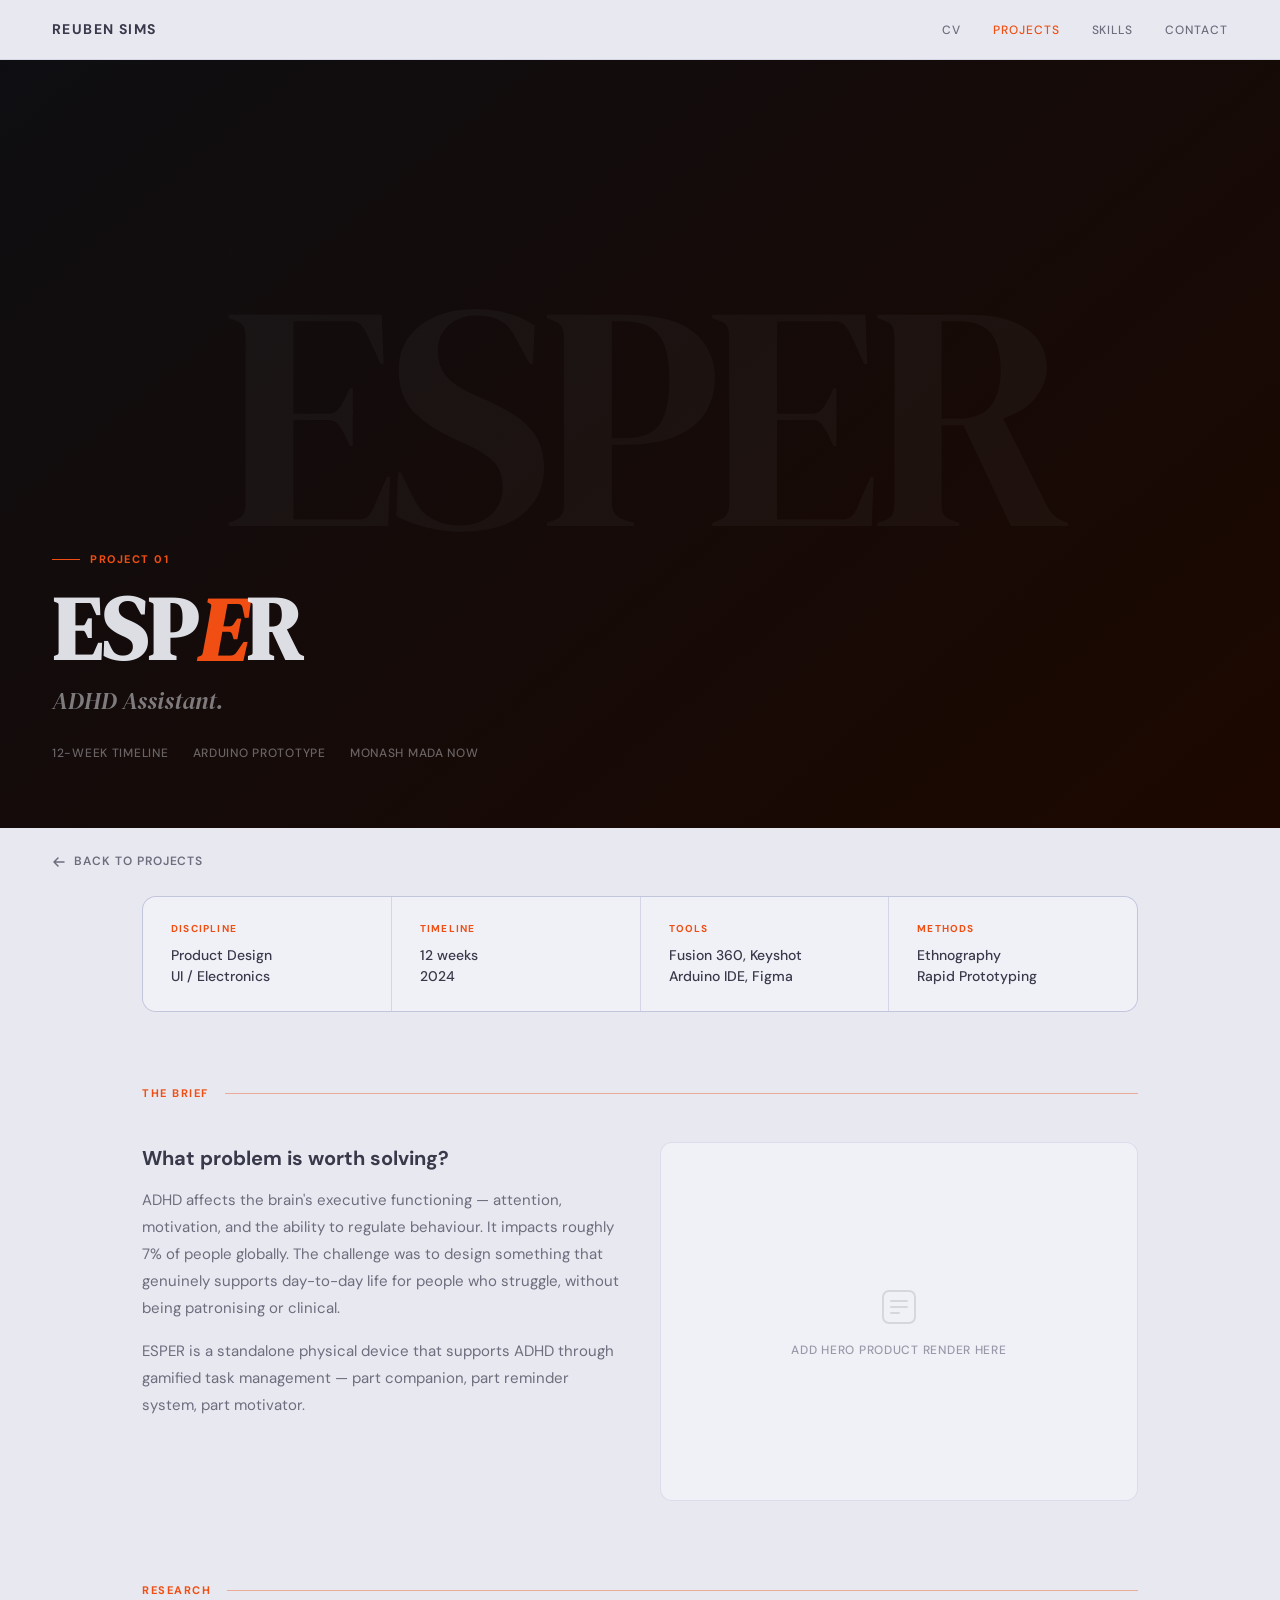
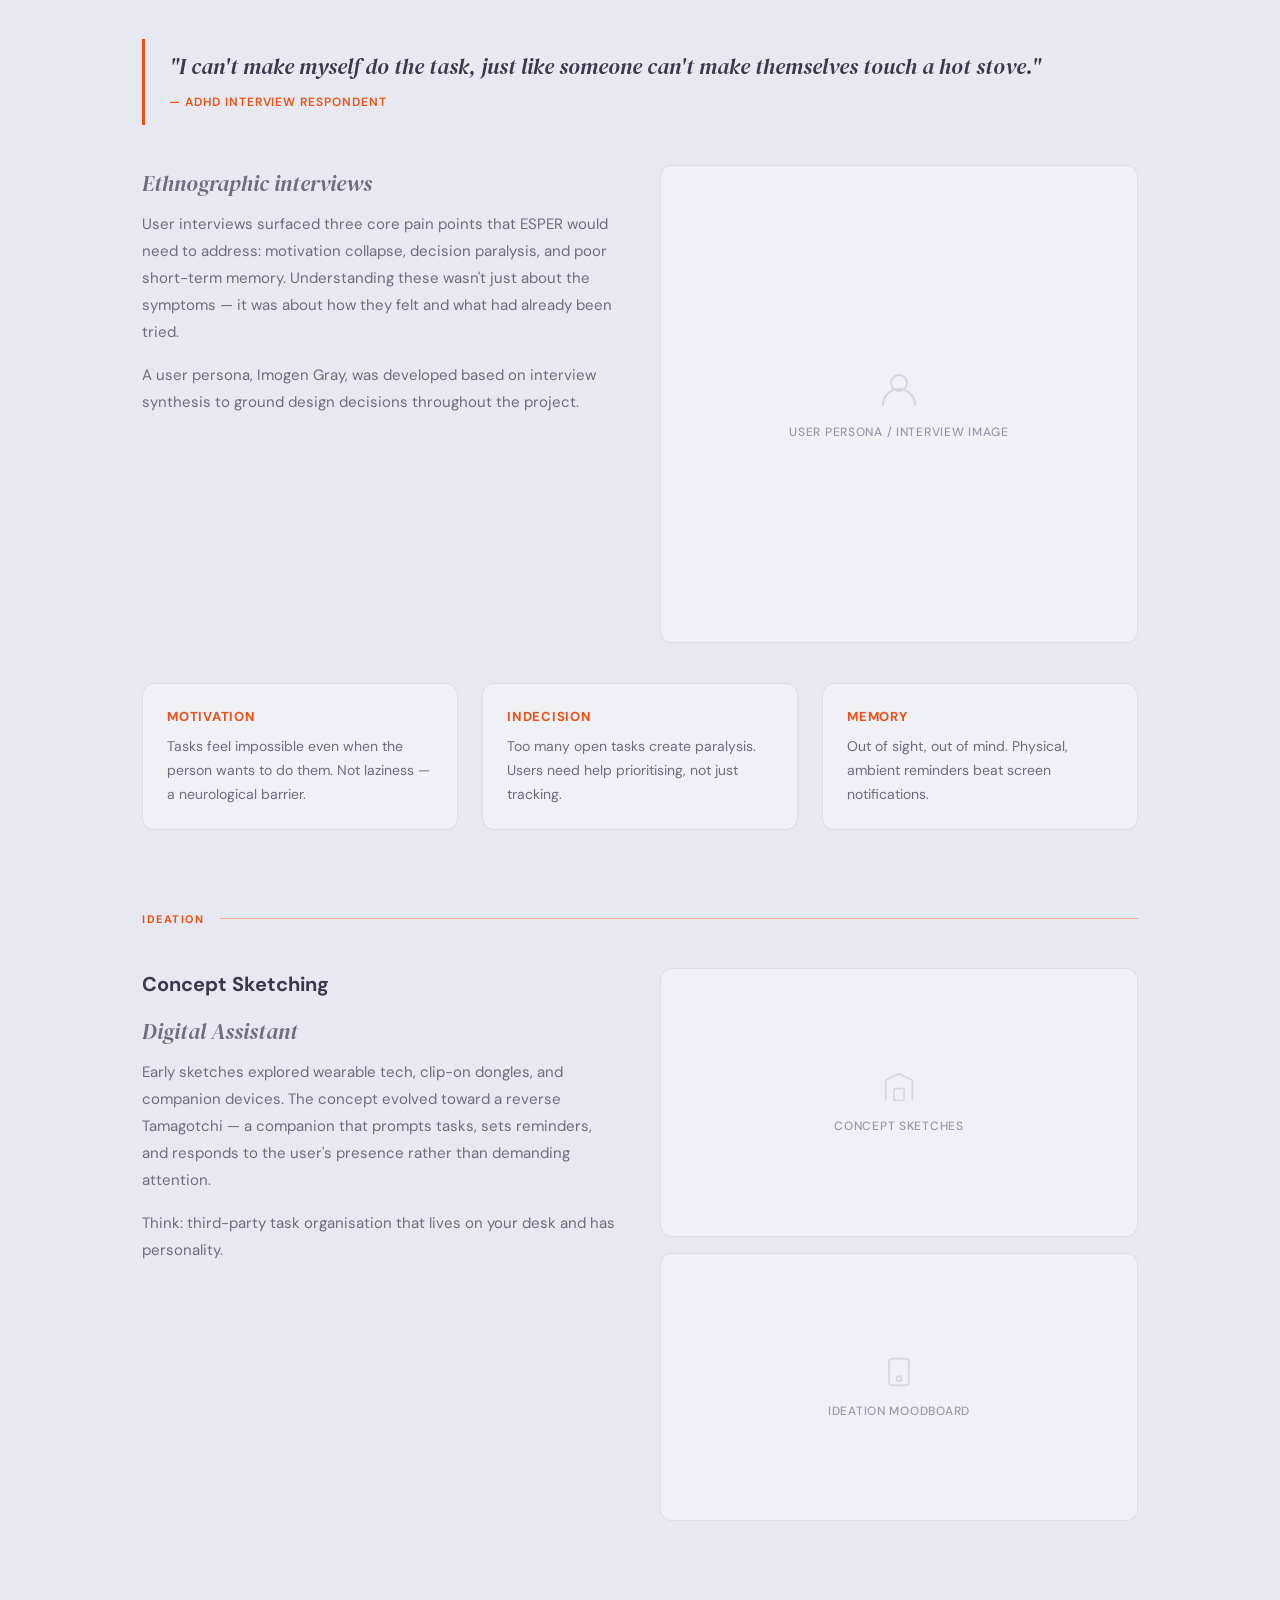
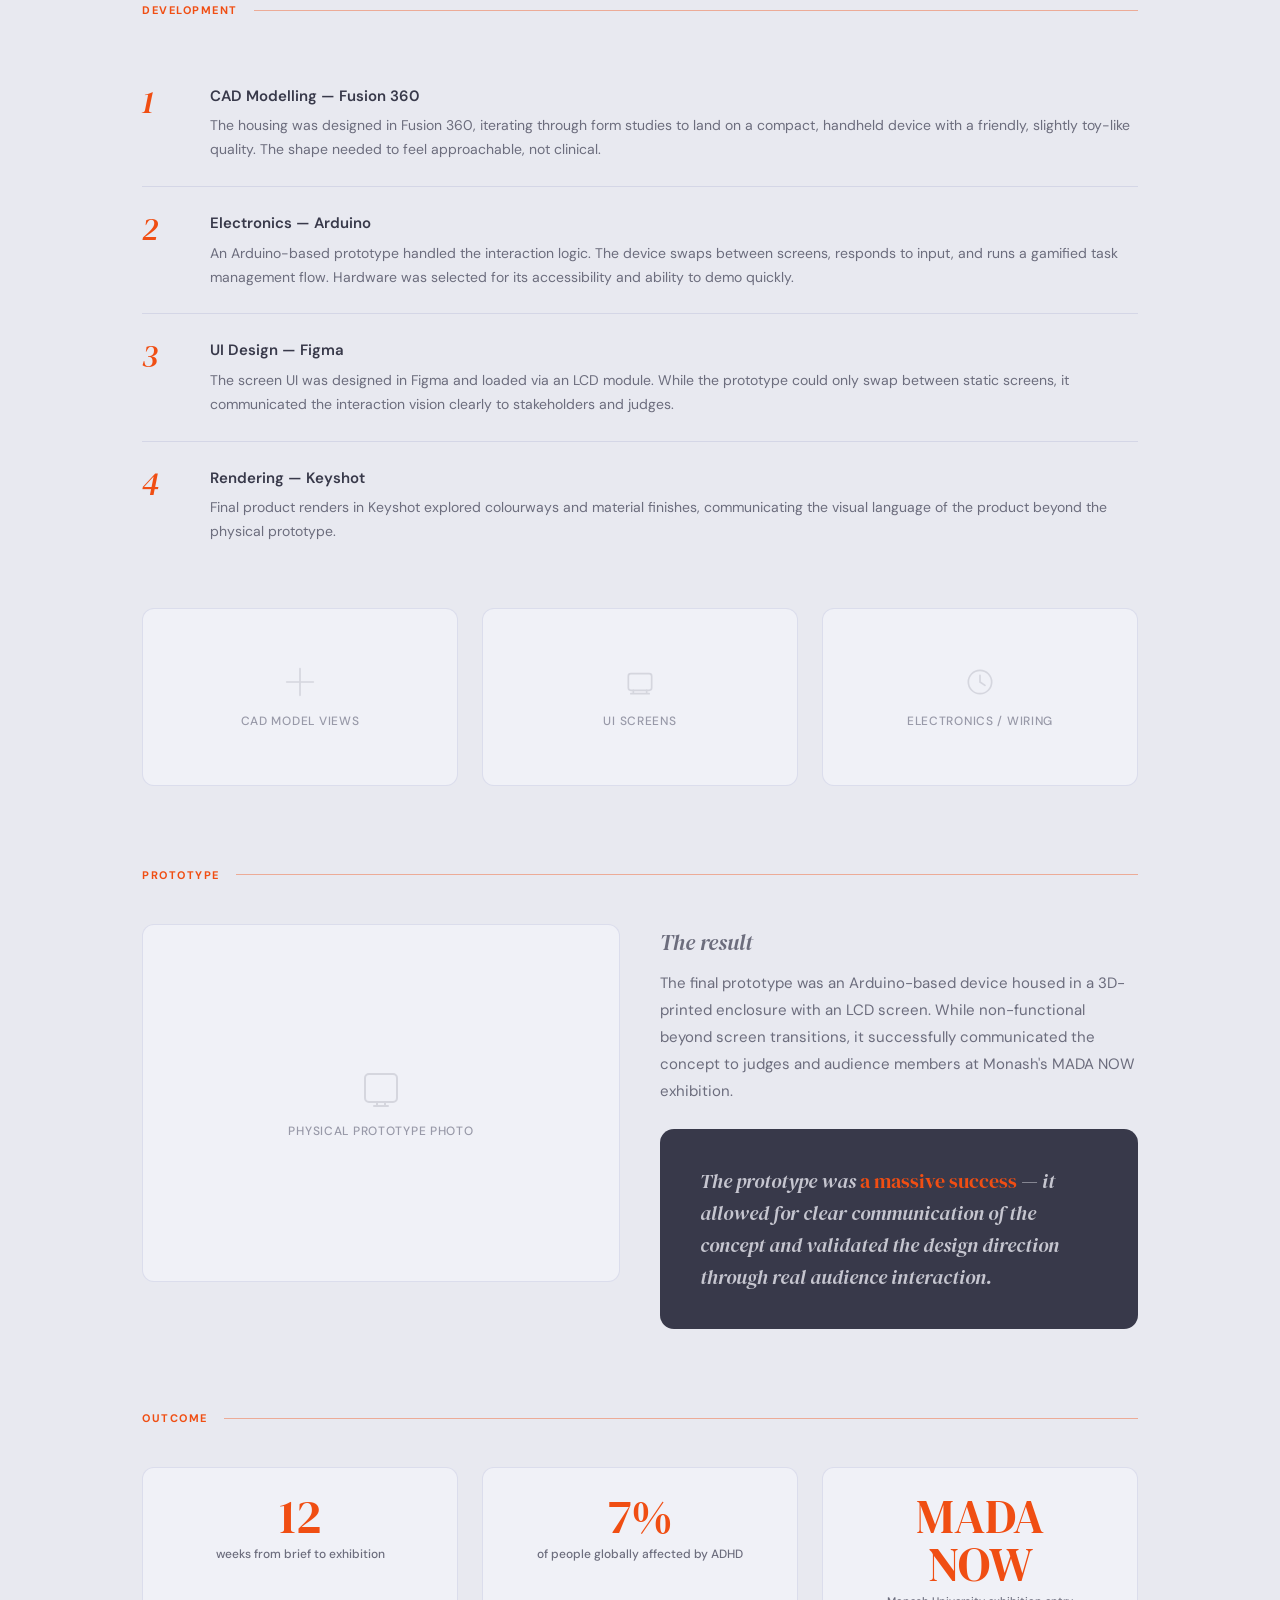
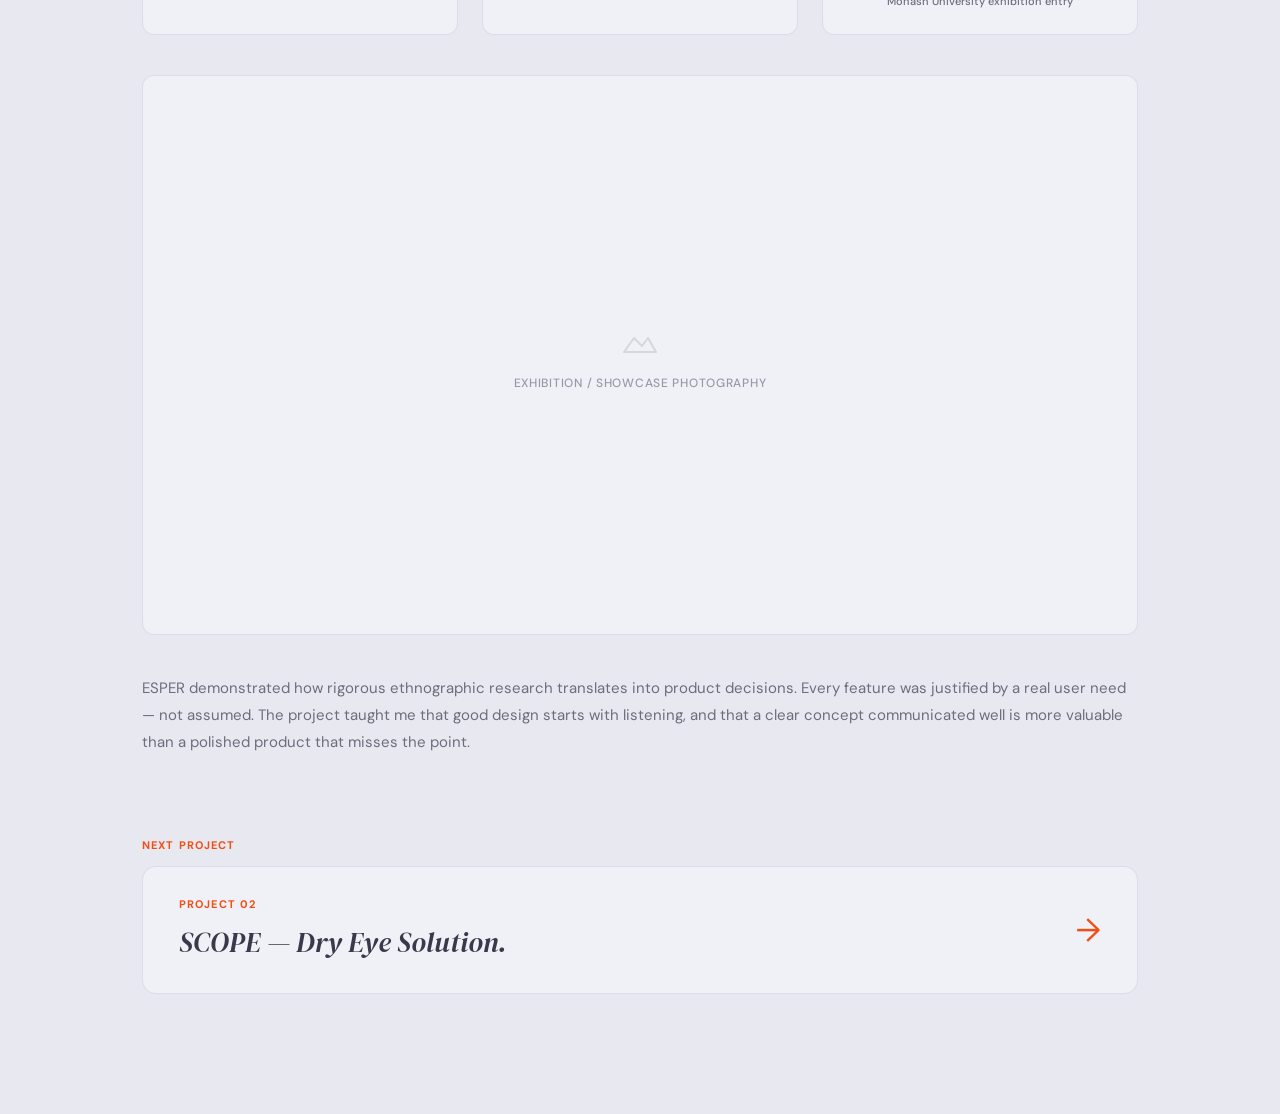
==== esper.html @ 1a4969a9 "Add files via upload" ====
<!DOCTYPE html>
<html lang="en">
<head>
<meta charset="UTF-8">
<meta name="viewport" content="width=device-width, initial-scale=1.0">
<title>ESPER — Reuben Sims</title>
<link rel="stylesheet" href="style.css">
<style>
/* ── CASE STUDY SHARED ─────────────────── */
.cs-wrap { max-width: 1100px; margin: 0 auto; padding: 0 52px 120px; }

.cs-hero {
  min-height: 92vh; display: flex; align-items: flex-end;
  padding: 0 52px 64px;
  position: relative; overflow: hidden;
  background: linear-gradient(140deg, #0e0e12 0%, #1c0800 100%);
}
.cs-hero-bg-text {
  position: absolute; top: 50%; left: 50%;
  transform: translate(-50%,-50%);
  font-family: 'DM Serif Display', serif;
  font-size: clamp(180px, 25vw, 340px);
  font-weight: 400; color: rgba(255,255,255,0.03);
  white-space: nowrap; pointer-events: none; user-select: none;
  letter-spacing: -0.04em;
}
.cs-hero-content { position: relative; max-width: 640px; }
.cs-proj-label {
  font-size: 11px; font-weight: 700; letter-spacing: 0.14em;
  text-transform: uppercase; color: var(--orange); margin-bottom: 16px;
  display: flex; align-items: center; gap: 10px;
}
.cs-proj-label::before {
  content: ''; width: 28px; height: 1.5px; background: var(--orange);
}
.cs-hero h1 {
  font-family: 'DM Serif Display', serif;
  font-size: clamp(52px, 7vw, 88px); line-height: 1;
  color: rgba(232,233,240,0.95); margin-bottom: 8px;
}
.cs-hero h1 em { font-style: italic; color: var(--orange); }
.cs-hero-tagline {
  font-family: 'DM Serif Display', serif; font-style: italic;
  font-size: 24px; color: rgba(232,233,240,0.5);
  margin-bottom: 24px;
}
.cs-hero-meta {
  display: flex; gap: 24px; flex-wrap: wrap;
  font-size: 12px; font-weight: 500; letter-spacing: 0.06em;
  text-transform: uppercase; color: rgba(232,233,240,0.4);
}

/* BACK LINK */
.back-link {
  display: inline-flex; align-items: center; gap: 8px;
  font-size: 12px; font-weight: 600; letter-spacing: 0.08em;
  text-transform: uppercase; color: var(--mid);
  text-decoration: none; padding: 24px 52px;
  transition: color 0.2s;
}
.back-link:hover { color: var(--orange); }

/* OVERVIEW STRIP */
.cs-overview {
  display: grid; grid-template-columns: repeat(4,1fr);
  gap: 1px; background: var(--border);
  border: 1px solid var(--border); border-radius: 14px;
  overflow: hidden; margin-bottom: 72px;
}
.cs-overview-cell {
  background: var(--card); padding: 24px 28px;
}
.cs-overview-cell-label {
  font-size: 10px; font-weight: 700; letter-spacing: 0.12em;
  text-transform: uppercase; color: var(--orange); margin-bottom: 8px;
}
.cs-overview-cell-val { font-size: 14px; color: var(--dark); font-weight: 500; line-height: 1.5; }

/* SECTION BLOCKS */
.cs-section { margin-bottom: 80px; }
.cs-section-rule {
  display: flex; align-items: center; gap: 16px; margin-bottom: 40px;
}
.cs-section-rule span {
  font-size: 11px; font-weight: 700; letter-spacing: 0.14em;
  text-transform: uppercase; color: var(--orange); white-space: nowrap;
}
.cs-section-rule hr { flex: 1; border: none; border-top: 1.5px solid rgba(240,78,19,0.4); }

/* TWO-COL */
.two-col { display: grid; grid-template-columns: 1fr 1fr; gap: 40px; align-items: start; }
.three-col { display: grid; grid-template-columns: 1fr 1fr 1fr; gap: 24px; }

/* IMAGE PLACEHOLDER */
.img-ph {
  border-radius: 12px; overflow: hidden;
  background: var(--card); border: 1px solid var(--border);
  display: flex; flex-direction: column;
  align-items: center; justify-content: center;
  gap: 10px; color: var(--muted);
  font-size: 12px; font-weight: 500; letter-spacing: 0.06em;
  text-transform: uppercase; text-align: center; padding: 20px;
}
.img-ph svg { opacity: 0.3; }
/* usage: add class + style="aspect-ratio:16/9" etc */
.img-ph.wide { aspect-ratio: 16/9; }
.img-ph.sq   { aspect-ratio: 1; }
.img-ph.tall { aspect-ratio: 3/4; }

/* QUOTE */
.cs-quote {
  border-left: 3px solid var(--orange);
  padding: 12px 24px;
  margin: 8px 0;
}
.cs-quote p {
  font-family: 'DM Serif Display', serif; font-style: italic;
  font-size: 22px; color: var(--dark); line-height: 1.45;
}
.cs-quote cite {
  font-size: 12px; font-weight: 600; letter-spacing: 0.08em;
  text-transform: uppercase; color: var(--orange);
  font-style: normal; margin-top: 10px; display: block;
}

/* STAT BOXES */
.stat-box {
  background: var(--card); border: 1px solid var(--border);
  border-radius: 12px; padding: 24px 28px; text-align: center;
}
.stat-box-num {
  font-family: 'DM Serif Display', serif; font-size: 48px;
  color: var(--orange); line-height: 1;
}
.stat-box-label {
  font-size: 12px; font-weight: 500; color: var(--mid);
  margin-top: 6px; line-height: 1.4;
}

/* PROCESS STEPS */
.process-steps { display: flex; flex-direction: column; gap: 0; }
.process-step {
  display: flex; gap: 28px; padding: 24px 0;
  border-bottom: 1px solid var(--border);
}
.process-step:last-child { border-bottom: none; }
.process-step-num {
  font-family: 'DM Serif Display', serif; font-style: italic;
  font-size: 32px; color: var(--orange); line-height: 1;
  min-width: 40px; margin-top: 2px;
}
.process-step-body h4 { font-size: 15px; font-weight: 600; color: var(--dark); margin-bottom: 6px; }
.process-step-body p { font-size: 14px; color: var(--mid); line-height: 1.7; }

/* INSIGHT CARDS */
.insight-card {
  background: var(--card); border: 1px solid var(--border);
  border-radius: 12px; padding: 22px 24px;
}
.insight-card h4 {
  font-size: 13px; font-weight: 700; letter-spacing: 0.06em;
  text-transform: uppercase; color: var(--orange); margin-bottom: 8px;
}
.insight-card p { font-size: 14px; color: var(--mid); line-height: 1.7; }

/* BODY TEXT */
.cs-p { font-size: 15px; color: var(--mid); line-height: 1.8; margin-bottom: 16px; }
.cs-h3 { font-size: 20px; font-weight: 700; color: var(--dark); margin-bottom: 12px; }
.cs-h3-italic {
  font-family: 'DM Serif Display', serif; font-style: italic;
  font-size: 22px; color: var(--mid); margin-bottom: 10px;
}

/* DARK CALLOUT */
.dark-callout {
  background: var(--dark); border-radius: 14px;
  padding: 36px 40px;
}
.dark-callout p {
  font-family: 'DM Serif Display', serif; font-style: italic;
  font-size: 20px; color: rgba(232,233,240,0.8); line-height: 1.6;
}
.dark-callout p em { color: var(--orange); font-style: normal; }

/* TEAM GRID */
.team-grid { display: flex; flex-wrap: wrap; gap: 12px; }
.team-chip {
  background: var(--card); border: 1px solid var(--border);
  border-radius: 8px; padding: 10px 16px;
  font-size: 13px; font-weight: 500; color: var(--dark);
}
.team-chip span { font-size: 11px; color: var(--mid); display: block; font-weight: 400; }

/* NEXT PROJECT */
.next-proj {
  display: flex; align-items: center; justify-content: space-between;
  background: var(--card); border: 1px solid var(--border);
  border-radius: 14px; padding: 28px 36px;
  text-decoration: none; color: inherit;
  transition: transform 0.25s, box-shadow 0.25s;
}
.next-proj:hover { transform: translateY(-4px); box-shadow: 0 14px 40px rgba(40,40,80,0.1); }
.next-proj-label {
  font-size: 11px; font-weight: 700; letter-spacing: 0.1em;
  text-transform: uppercase; color: var(--orange); margin-bottom: 6px;
}
.next-proj-name { font-family: 'DM Serif Display', serif; font-style: italic; font-size: 28px; color: var(--dark); }
.next-proj-arrow {
  font-size: 32px; color: var(--orange); line-height: 1;
}

@media (max-width: 860px) {
  .cs-wrap { padding: 0 24px 80px; }
  .cs-hero { padding: 0 24px 48px; }
  .back-link { padding: 20px 24px; }
  .cs-overview { grid-template-columns: 1fr 1fr; }
  .two-col { grid-template-columns: 1fr; }
  .three-col { grid-template-columns: 1fr; }
}
</style>
</head>
<body>

<nav>
  <a class="nav-logo" href="index.html">Reuben Sims</a>
  <ul class="nav-links">
    <li><a href="index.html#cv">CV</a></li>
    <li><a href="index.html#projects" class="active">Projects</a></li>
    <li><a href="index.html#skills">Skills</a></li>
    <li><a href="index.html#contact">Contact</a></li>
  </ul>
</nav>

<!-- HERO -->
<div class="cs-hero">
  <div class="cs-hero-bg-text">ESPER</div>
  <div class="cs-hero-content" style="animation: fadeUp 0.7s ease 0.1s both;">
    <div class="cs-proj-label">Project 01</div>
    <h1>ESP<em>E</em>R</h1>
    <p class="cs-hero-tagline">ADHD Assistant.</p>
    <div class="cs-hero-meta">
      <span>12-week timeline</span>
      <span>Arduino prototype</span>
      <span>Monash MADA NOW</span>
    </div>
  </div>
</div>

<a class="back-link" href="index.html">
  <svg width="14" height="14" viewBox="0 0 14 14" fill="none"><path d="M12 7H2M6 3L2 7l4 4" stroke="currentColor" stroke-width="1.5" stroke-linecap="round" stroke-linejoin="round"/></svg>
  Back to projects
</a>

<div class="cs-wrap">

  <!-- OVERVIEW -->
  <div class="cs-overview reveal">
    <div class="cs-overview-cell"><div class="cs-overview-cell-label">Discipline</div><div class="cs-overview-cell-val">Product Design<br>UI / Electronics</div></div>
    <div class="cs-overview-cell"><div class="cs-overview-cell-label">Timeline</div><div class="cs-overview-cell-val">12 weeks<br>2024</div></div>
    <div class="cs-overview-cell"><div class="cs-overview-cell-label">Tools</div><div class="cs-overview-cell-val">Fusion 360, Keyshot<br>Arduino IDE, Figma</div></div>
    <div class="cs-overview-cell"><div class="cs-overview-cell-label">Methods</div><div class="cs-overview-cell-val">Ethnography<br>Rapid Prototyping</div></div>
  </div>

  <!-- BRIEF -->
  <div class="cs-section reveal">
    <div class="cs-section-rule"><span>The Brief</span><hr></div>
    <div class="two-col">
      <div>
        <p class="cs-h3">What problem is worth solving?</p>
        <p class="cs-p">ADHD affects the brain's executive functioning — attention, motivation, and the ability to regulate behaviour. It impacts roughly 7% of people globally. The challenge was to design something that genuinely supports day-to-day life for people who struggle, without being patronising or clinical.</p>
        <p class="cs-p">ESPER is a standalone physical device that supports ADHD through gamified task management — part companion, part reminder system, part motivator.</p>
      </div>
      <div class="img-ph wide" style="aspect-ratio:4/3;">
        <svg width="48" height="48" viewBox="0 0 48 48" fill="none"><rect x="8" y="8" width="32" height="32" rx="6" stroke="currentColor" stroke-width="2"/><path d="M16 24h16M16 18h16M16 30h8" stroke="currentColor" stroke-width="2" stroke-linecap="round"/></svg>
        Add hero product render here
      </div>
    </div>
  </div>

  <!-- RESEARCH -->
  <div class="cs-section reveal">
    <div class="cs-section-rule"><span>Research</span><hr></div>

    <div class="cs-quote" style="margin-bottom:40px;">
      <p>"I can't make myself do the task, just like someone can't make themselves touch a hot stove."</p>
      <cite>— ADHD interview respondent</cite>
    </div>

    <div class="two-col" style="margin-bottom:40px;">
      <div>
        <p class="cs-h3-italic">Ethnographic interviews</p>
        <p class="cs-p">User interviews surfaced three core pain points that ESPER would need to address: motivation collapse, decision paralysis, and poor short-term memory. Understanding these wasn't just about the symptoms — it was about how they felt and what had already been tried.</p>
        <p class="cs-p">A user persona, Imogen Gray, was developed based on interview synthesis to ground design decisions throughout the project.</p>
      </div>
      <div class="img-ph sq">
        <svg width="48" height="48" viewBox="0 0 48 48" fill="none"><circle cx="24" cy="18" r="8" stroke="currentColor" stroke-width="2"/><path d="M8 40c0-8.837 7.163-16 16-16s16 7.163 16 16" stroke="currentColor" stroke-width="2" stroke-linecap="round"/></svg>
        User persona / interview image
      </div>
    </div>

    <div class="three-col">
      <div class="insight-card"><h4>Motivation</h4><p>Tasks feel impossible even when the person wants to do them. Not laziness — a neurological barrier.</p></div>
      <div class="insight-card"><h4>Indecision</h4><p>Too many open tasks create paralysis. Users need help prioritising, not just tracking.</p></div>
      <div class="insight-card"><h4>Memory</h4><p>Out of sight, out of mind. Physical, ambient reminders beat screen notifications.</p></div>
    </div>
  </div>

  <!-- IDEATION -->
  <div class="cs-section reveal">
    <div class="cs-section-rule"><span>Ideation</span><hr></div>
    <div class="two-col">
      <div>
        <p class="cs-h3">Concept Sketching</p>
        <p class="cs-h3-italic">Digital Assistant</p>
        <p class="cs-p">Early sketches explored wearable tech, clip-on dongles, and companion devices. The concept evolved toward a reverse Tamagotchi — a companion that prompts tasks, sets reminders, and responds to the user's presence rather than demanding attention.</p>
        <p class="cs-p">Think: third-party task organisation that lives on your desk and has personality.</p>
      </div>
      <div style="display:flex; flex-direction:column; gap:16px;">
        <div class="img-ph wide">
          <svg width="40" height="40" viewBox="0 0 48 48" fill="none"><path d="M8 40V16l16-8 16 8v24" stroke="currentColor" stroke-width="2" stroke-linejoin="round"/><rect x="18" y="26" width="12" height="14" rx="1" stroke="currentColor" stroke-width="2"/></svg>
          Concept sketches
        </div>
        <div class="img-ph wide">
          <svg width="40" height="40" viewBox="0 0 48 48" fill="none"><rect x="12" y="8" width="24" height="32" rx="4" stroke="currentColor" stroke-width="2"/><circle cx="24" cy="32" r="3" stroke="currentColor" stroke-width="2"/></svg>
          Ideation moodboard
        </div>
      </div>
    </div>
  </div>

  <!-- DEVELOPMENT -->
  <div class="cs-section reveal">
    <div class="cs-section-rule"><span>Development</span><hr></div>

    <div class="process-steps" style="margin-bottom:40px;">
      <div class="process-step">
        <div class="process-step-num">1</div>
        <div class="process-step-body">
          <h4>CAD Modelling — Fusion 360</h4>
          <p>The housing was designed in Fusion 360, iterating through form studies to land on a compact, handheld device with a friendly, slightly toy-like quality. The shape needed to feel approachable, not clinical.</p>
        </div>
      </div>
      <div class="process-step">
        <div class="process-step-num">2</div>
        <div class="process-step-body">
          <h4>Electronics — Arduino</h4>
          <p>An Arduino-based prototype handled the interaction logic. The device swaps between screens, responds to input, and runs a gamified task management flow. Hardware was selected for its accessibility and ability to demo quickly.</p>
        </div>
      </div>
      <div class="process-step">
        <div class="process-step-num">3</div>
        <div class="process-step-body">
          <h4>UI Design — Figma</h4>
          <p>The screen UI was designed in Figma and loaded via an LCD module. While the prototype could only swap between static screens, it communicated the interaction vision clearly to stakeholders and judges.</p>
        </div>
      </div>
      <div class="process-step">
        <div class="process-step-num">4</div>
        <div class="process-step-body">
          <h4>Rendering — Keyshot</h4>
          <p>Final product renders in Keyshot explored colourways and material finishes, communicating the visual language of the product beyond the physical prototype.</p>
        </div>
      </div>
    </div>

    <div class="three-col">
      <div class="img-ph wide">
        <svg width="40" height="40" viewBox="0 0 48 48" fill="none"><path d="M24 8v32M8 24h32" stroke="currentColor" stroke-width="2" stroke-linecap="round"/></svg>
        CAD model views
      </div>
      <div class="img-ph wide">
        <svg width="40" height="40" viewBox="0 0 48 48" fill="none"><rect x="10" y="14" width="28" height="20" rx="3" stroke="currentColor" stroke-width="2"/><path d="M16 34v4M32 34v4M13 38h22" stroke="currentColor" stroke-width="2" stroke-linecap="round"/></svg>
        UI screens
      </div>
      <div class="img-ph wide">
        <svg width="40" height="40" viewBox="0 0 48 48" fill="none"><circle cx="24" cy="24" r="14" stroke="currentColor" stroke-width="2"/><path d="M24 16v8l6 4" stroke="currentColor" stroke-width="2" stroke-linecap="round"/></svg>
        Electronics / wiring
      </div>
    </div>
  </div>

  <!-- PROTOTYPE -->
  <div class="cs-section reveal">
    <div class="cs-section-rule"><span>Prototype</span><hr></div>
    <div class="two-col">
      <div class="img-ph" style="aspect-ratio:4/3;">
        <svg width="48" height="48" viewBox="0 0 48 48" fill="none"><rect x="8" y="10" width="32" height="28" rx="4" stroke="currentColor" stroke-width="2"/><path d="M20 38v4M28 38v4M17 42h14" stroke="currentColor" stroke-width="2" stroke-linecap="round"/></svg>
        Physical prototype photo
      </div>
      <div>
        <p class="cs-h3-italic">The result</p>
        <p class="cs-p">The final prototype was an Arduino-based device housed in a 3D-printed enclosure with an LCD screen. While non-functional beyond screen transitions, it successfully communicated the concept to judges and audience members at Monash's MADA NOW exhibition.</p>
        <div class="dark-callout" style="margin-top:24px;">
          <p>The prototype was <em>a massive success</em> — it allowed for clear communication of the concept and validated the design direction through real audience interaction.</p>
        </div>
      </div>
    </div>
  </div>

  <!-- OUTCOME -->
  <div class="cs-section reveal">
    <div class="cs-section-rule"><span>Outcome</span><hr></div>
    <div class="three-col" style="margin-bottom: 40px;">
      <div class="stat-box"><div class="stat-box-num">12</div><div class="stat-box-label">weeks from brief to exhibition</div></div>
      <div class="stat-box"><div class="stat-box-num">7%</div><div class="stat-box-label">of people globally affected by ADHD</div></div>
      <div class="stat-box"><div class="stat-box-num">MADA<br>NOW</div><div class="stat-box-label" style="font-size:11px;">Monash University exhibition entry</div></div>
    </div>
    <div class="img-ph wide" style="margin-bottom:40px;">
      <svg width="48" height="48" viewBox="0 0 48 48" fill="none"><path d="M8 36l10-14 8 8 6-8 8 14H8z" stroke="currentColor" stroke-width="2" stroke-linejoin="round"/></svg>
      Exhibition / showcase photography
    </div>
    <p class="cs-p">ESPER demonstrated how rigorous ethnographic research translates into product decisions. Every feature was justified by a real user need — not assumed. The project taught me that good design starts with listening, and that a clear concept communicated well is more valuable than a polished product that misses the point.</p>
  </div>

  <!-- NEXT PROJECT -->
  <div class="reveal">
    <p style="font-size:11px; font-weight:700; letter-spacing:0.1em; text-transform:uppercase; color:var(--orange); margin-bottom:12px;">Next project</p>
    <a class="next-proj" href="scope.html">
      <div>
        <div class="next-proj-label">Project 02</div>
        <div class="next-proj-name">SCOPE — Dry Eye Solution.</div>
      </div>
      <div class="next-proj-arrow">→</div>
    </a>
  </div>

</div>

<script>
const io = new IntersectionObserver(e => e.forEach(x => x.isIntersecting && x.target.classList.add('in')), { threshold: 0.08 });
document.querySelectorAll('.reveal').forEach(el => io.observe(el));
</script>
</body>
</html>
---- style.css ----
@import url('https://fonts.googleapis.com/css2?family=DM+Serif+Display:ital@0;1&family=DM+Sans:ital,wght@0,300;0,400;0,500;0,700;1,300&display=swap');

:root {
  --bg: #e8e9f0;
  --card: #f0f1f7;
  --orange: #f04e13;
  --dark: #38394a;
  --mid: #6c6d7d;
  --muted: #9899a8;
  --border: rgba(80,90,160,0.13);
  --border-strong: rgba(80,90,160,0.22);
}

*, *::before, *::after { margin: 0; padding: 0; box-sizing: border-box; }
html { scroll-behavior: smooth; }

body {
  background: var(--bg);
  color: var(--dark);
  font-family: 'DM Sans', sans-serif;
  font-size: 16px;
  line-height: 1.65;
  overflow-x: hidden;
}

/* ── NAV ─────────────────────────────────── */
nav {
  position: fixed; top: 0; left: 0; right: 0; z-index: 200;
  display: flex; align-items: center; justify-content: space-between;
  padding: 0 52px;
  height: 60px;
  background: var(--bg);
  border-bottom: 1px solid var(--border);
}
.nav-logo {
  font-weight: 700; font-size: 14px;
  letter-spacing: 0.1em; text-transform: uppercase;
  color: var(--dark); text-decoration: none;
}
.nav-links { display: flex; gap: 32px; list-style: none; }
.nav-links a {
  font-size: 12px; font-weight: 500;
  letter-spacing: 0.08em; text-transform: uppercase;
  color: var(--mid); text-decoration: none;
  transition: color 0.2s;
}
.nav-links a:hover, .nav-links a.active { color: var(--orange); }

/* ── SECTION RULE (PDF header style) ────── */
.sec-rule {
  display: flex; align-items: center; gap: 20px;
  margin-bottom: 56px;
}
.sec-rule-label {
  font-weight: 700; font-size: 18px;
  letter-spacing: 0.04em; color: var(--orange);
  white-space: nowrap; font-family: 'DM Sans', sans-serif;
}
.sec-rule-line { flex: 1; height: 1.5px; background: var(--orange); opacity: 0.65; }

/* ── SECTION FOOTER (PDF page number) ───── */
.sec-foot {
  display: flex; align-items: center; justify-content: space-between;
  margin-top: 72px;
  padding-top: 0;
  border-top: 1.5px solid rgba(240,78,19,0.5);
}
.sec-foot-bar { width: 110px; height: 0; }
.sec-foot-label {
  font-size: 12px; font-weight: 500; letter-spacing: 0.08em;
  color: var(--orange); text-transform: lowercase; font-style: italic;
}
.sec-foot-num {
  font-size: 13px; font-weight: 300; color: var(--orange); letter-spacing: 0.04em;
}

/* ── ANIMATIONS ──────────────────────────── */
@keyframes fadeUp {
  from { opacity: 0; transform: translateY(28px); }
  to   { opacity: 1; transform: translateY(0); }
}
.reveal {
  opacity: 0; transform: translateY(22px);
  transition: opacity 0.65s ease, transform 0.65s ease;
}
.reveal.in { opacity: 1; transform: none; }
.reveal-d1 { transition-delay: 0.1s; }
.reveal-d2 { transition-delay: 0.2s; }
.reveal-d3 { transition-delay: 0.3s; }
.reveal-d4 { transition-delay: 0.4s; }

/* ── PILL TAGS ───────────────────────────── */
.tag {
  display: inline-block;
  background: var(--card); border: 1px solid var(--border);
  border-radius: 6px; padding: 4px 13px;
  font-size: 11px; font-weight: 600;
  letter-spacing: 0.07em; text-transform: uppercase;
  color: var(--mid);
}

/* ── LARGE ITALIC DISPLAY ────────────────── */
.display {
  font-family: 'DM Serif Display', serif;
  font-style: italic;
}

/* ── MEDIA ───────────────────────────────── */
@media (max-width: 860px) {
  nav { padding: 0 24px; }
  .nav-links { gap: 20px; }
}
@media (max-width: 600px) {
  .nav-links { display: none; }
}
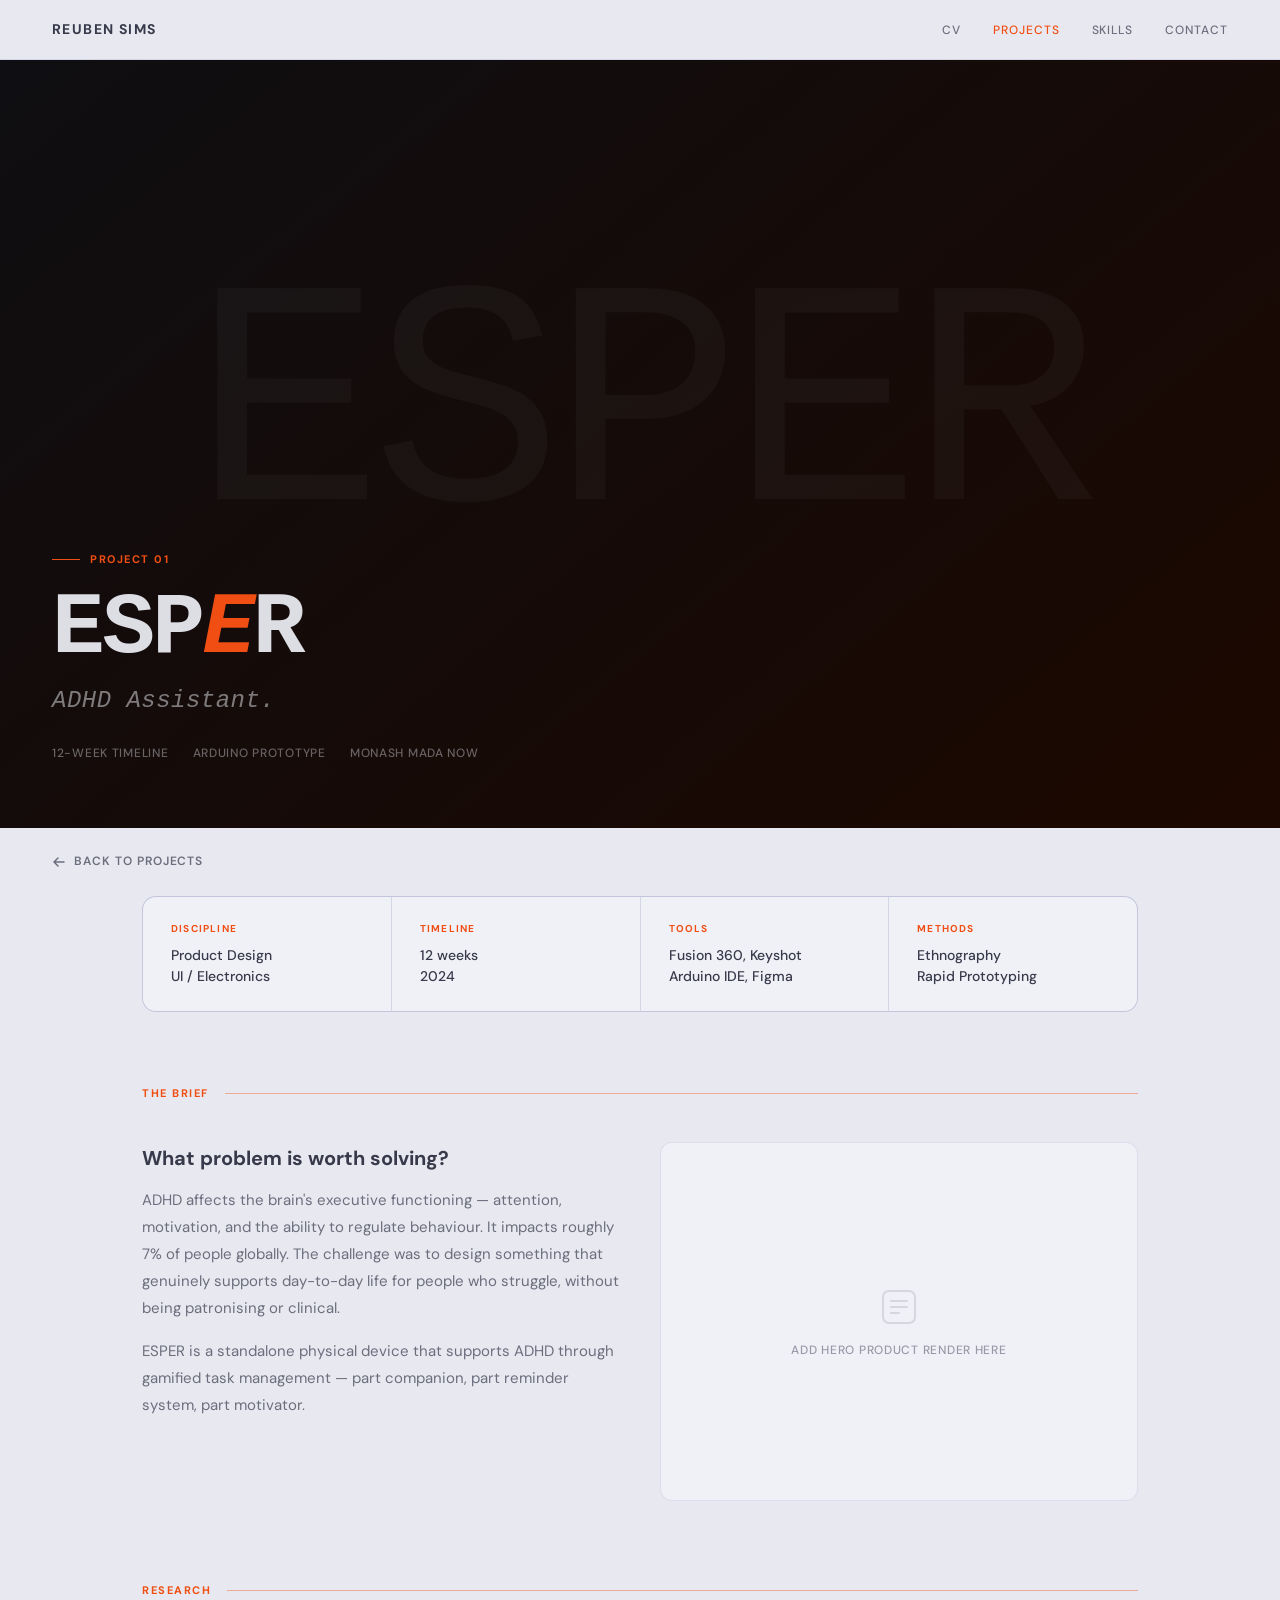
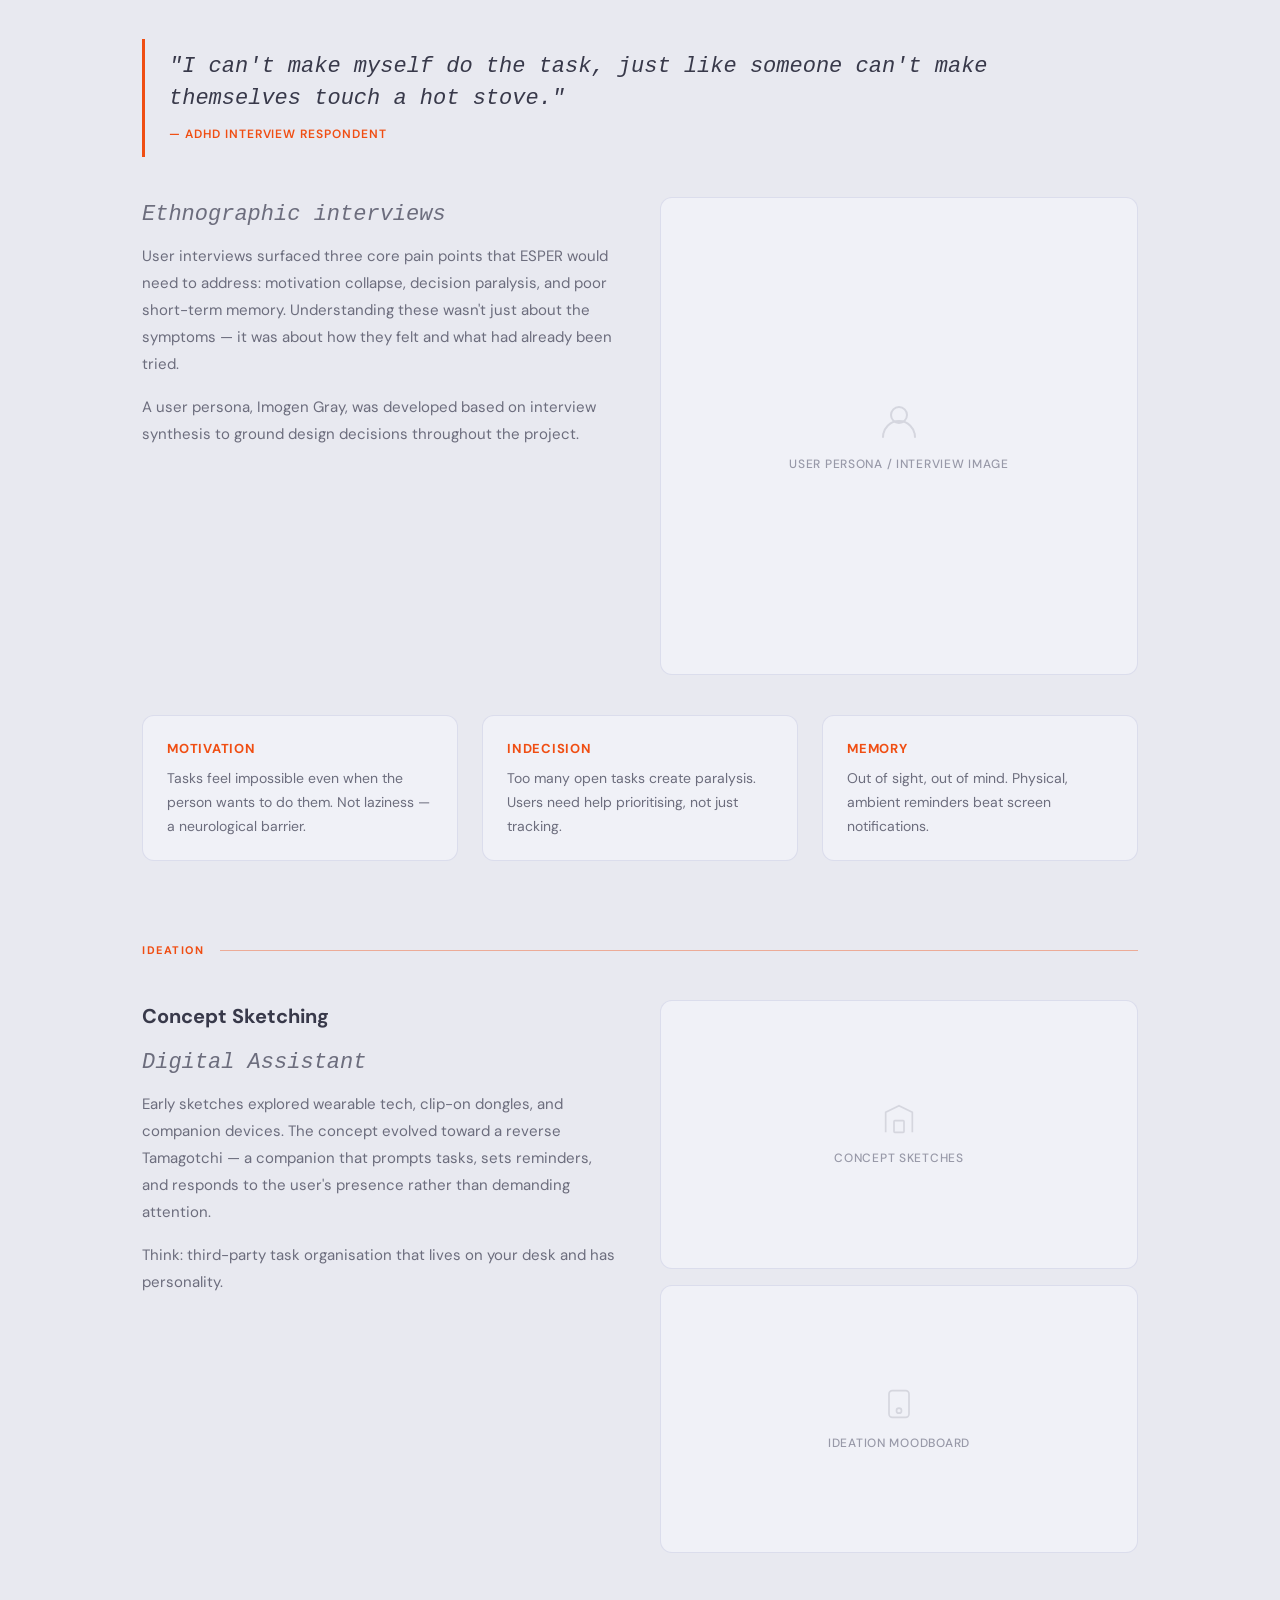
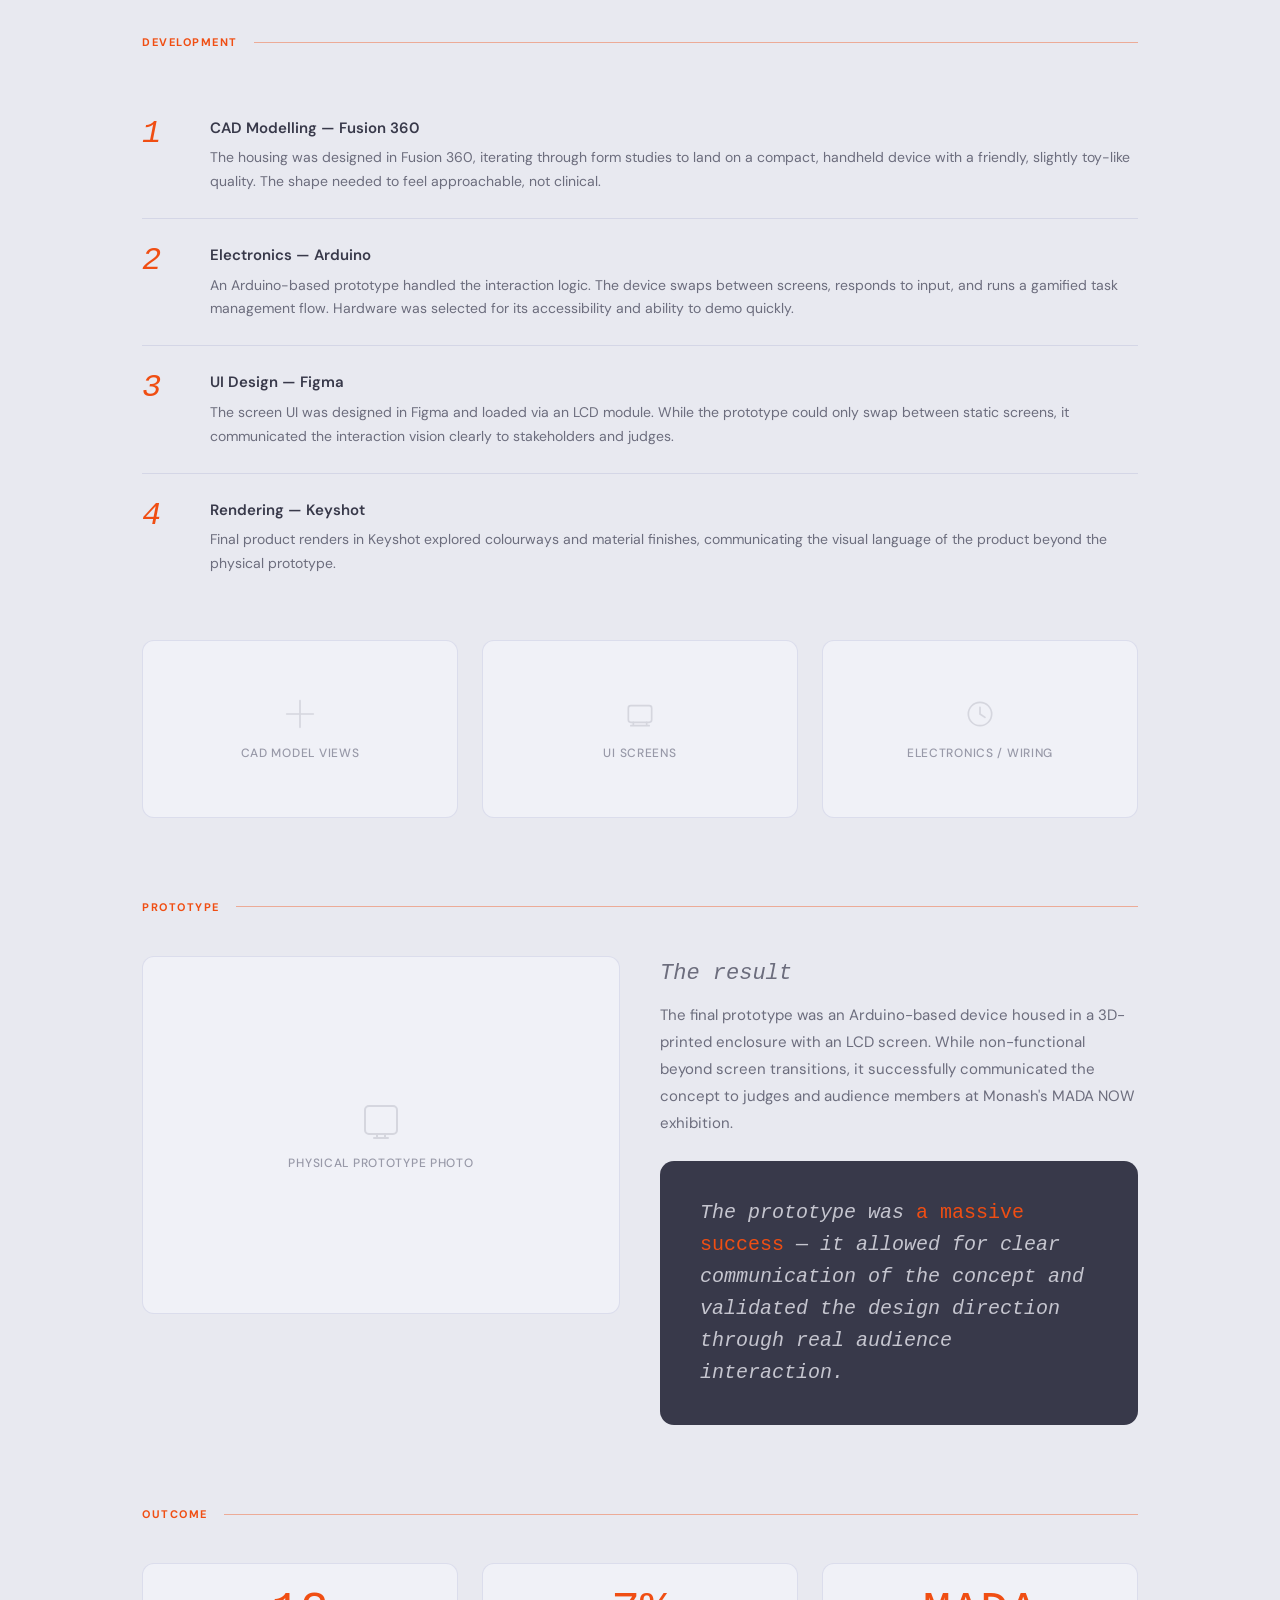
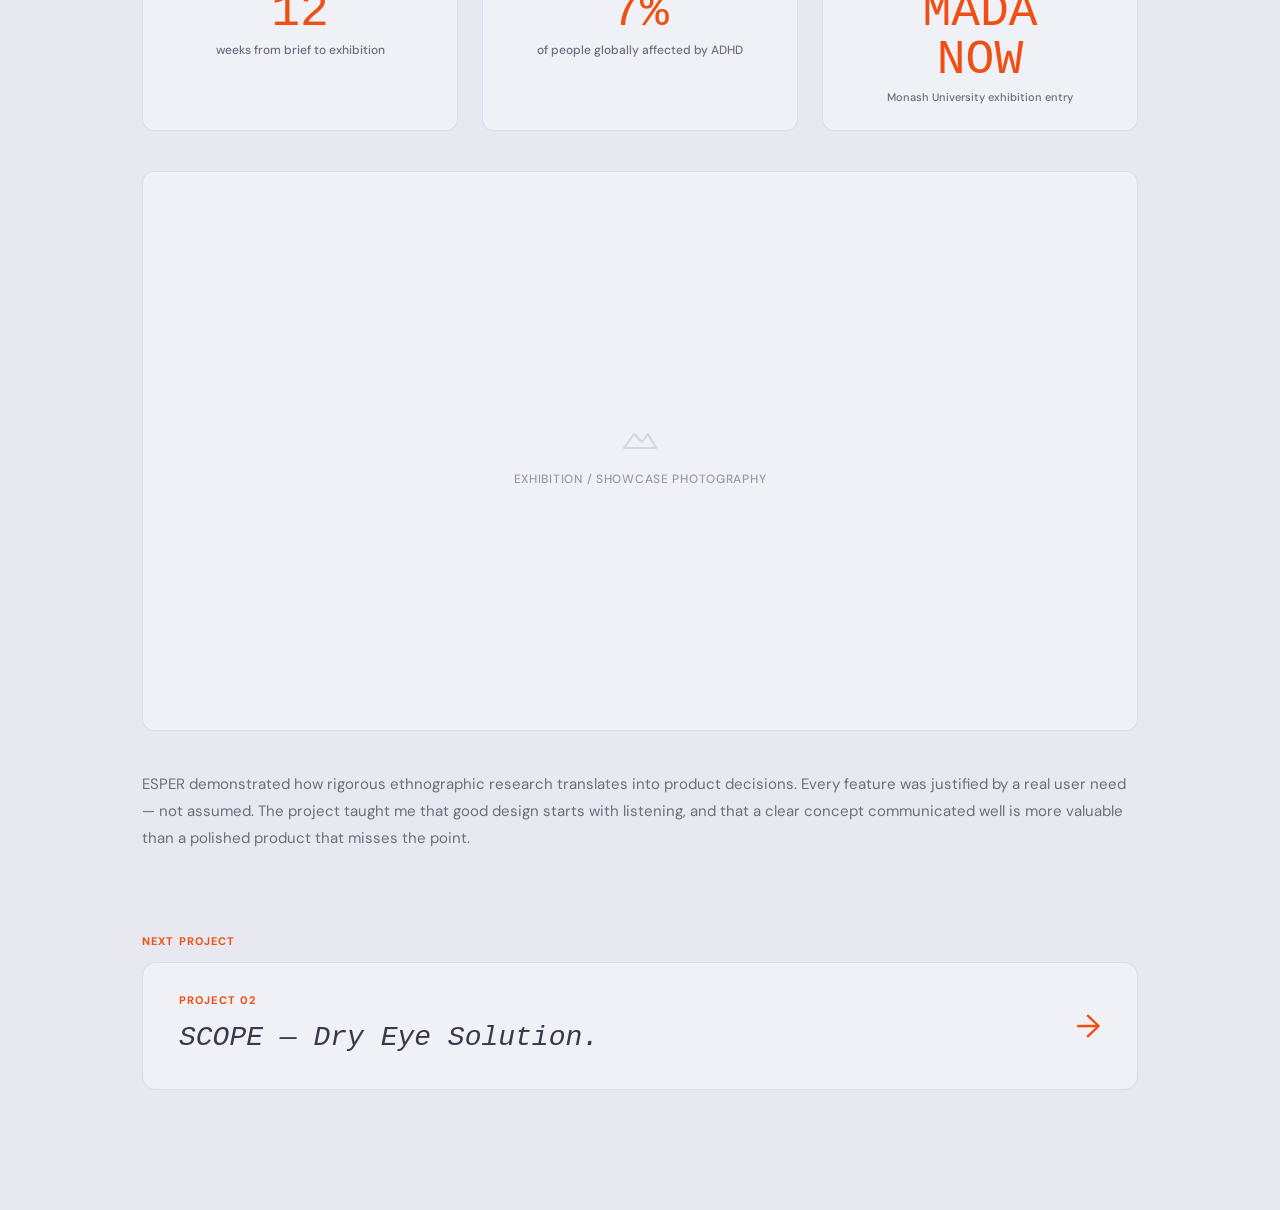
==== commit 99085efd: "Change font family to 'Space Mono' in esper.html" ====
--- a/esper.html
+++ b/esper.html
@@ -18,7 +18,7 @@
 .cs-hero-bg-text {
   position: absolute; top: 50%; left: 50%;
   transform: translate(-50%,-50%);
-  font-family: 'DM Serif Display', serif;
+  font-family: 'Space Mono', monospace;
   font-size: clamp(180px, 25vw, 340px);
   font-weight: 400; color: rgba(255,255,255,0.03);
   white-space: nowrap; pointer-events: none; user-select: none;
@@ -34,13 +34,13 @@
   content: ''; width: 28px; height: 1.5px; background: var(--orange);
 }
 .cs-hero h1 {
-  font-family: 'DM Serif Display', serif;
-  font-size: clamp(52px, 7vw, 88px); line-height: 1;
+  font-family: 'Space Mono', monospace;
+  font-size: clamp(52px, 7vw, 88px); line-height: 1; letter-spacing: -0.03em;
   color: rgba(232,233,240,0.95); margin-bottom: 8px;
 }
 .cs-hero h1 em { font-style: italic; color: var(--orange); }
 .cs-hero-tagline {
-  font-family: 'DM Serif Display', serif; font-style: italic;
+  font-family: 'Space Mono', monospace; font-style: italic;
   font-size: 24px; color: rgba(232,233,240,0.5);
   margin-bottom: 24px;
 }
@@ -114,7 +114,7 @@
   margin: 8px 0;
 }
 .cs-quote p {
-  font-family: 'DM Serif Display', serif; font-style: italic;
+  font-family: 'Space Mono', monospace; font-style: italic;
   font-size: 22px; color: var(--dark); line-height: 1.45;
 }
 .cs-quote cite {
@@ -129,7 +129,7 @@
   border-radius: 12px; padding: 24px 28px; text-align: center;
 }
 .stat-box-num {
-  font-family: 'DM Serif Display', serif; font-size: 48px;
+  font-family: 'Space Mono', monospace; font-size: 48px;
   color: var(--orange); line-height: 1;
 }
 .stat-box-label {
@@ -145,7 +145,7 @@
 }
 .process-step:last-child { border-bottom: none; }
 .process-step-num {
-  font-family: 'DM Serif Display', serif; font-style: italic;
+  font-family: 'Space Mono', monospace; font-style: italic;
   font-size: 32px; color: var(--orange); line-height: 1;
   min-width: 40px; margin-top: 2px;
 }
@@ -167,7 +167,7 @@
 .cs-p { font-size: 15px; color: var(--mid); line-height: 1.8; margin-bottom: 16px; }
 .cs-h3 { font-size: 20px; font-weight: 700; color: var(--dark); margin-bottom: 12px; }
 .cs-h3-italic {
-  font-family: 'DM Serif Display', serif; font-style: italic;
+  font-family: 'Space Mono', monospace; font-style: italic;
   font-size: 22px; color: var(--mid); margin-bottom: 10px;
 }
 
@@ -177,7 +177,7 @@
   padding: 36px 40px;
 }
 .dark-callout p {
-  font-family: 'DM Serif Display', serif; font-style: italic;
+  font-family: 'Space Mono', monospace; font-style: italic;
   font-size: 20px; color: rgba(232,233,240,0.8); line-height: 1.6;
 }
 .dark-callout p em { color: var(--orange); font-style: normal; }
@@ -204,7 +204,7 @@
   font-size: 11px; font-weight: 700; letter-spacing: 0.1em;
   text-transform: uppercase; color: var(--orange); margin-bottom: 6px;
 }
-.next-proj-name { font-family: 'DM Serif Display', serif; font-style: italic; font-size: 28px; color: var(--dark); }
+.next-proj-name { font-family: 'Space Mono', monospace; font-style: italic; font-size: 28px; color: var(--dark); }
 .next-proj-arrow {
   font-size: 32px; color: var(--orange); line-height: 1;
 }
@@ -237,7 +237,7 @@
   <div class="cs-hero-content" style="animation: fadeUp 0.7s ease 0.1s both;">
     <div class="cs-proj-label">Project 01</div>
     <h1>ESP<em>E</em>R</h1>
-    <p class="cs-hero-tagline">ADHD Assistant.</p>
+    <p class="cs-hero-tagline" style="letter-spacing: 0.02em;">ADHD Assistant.</p>
     <div class="cs-hero-meta">
       <span>12-week timeline</span>
       <span>Arduino prototype</span>
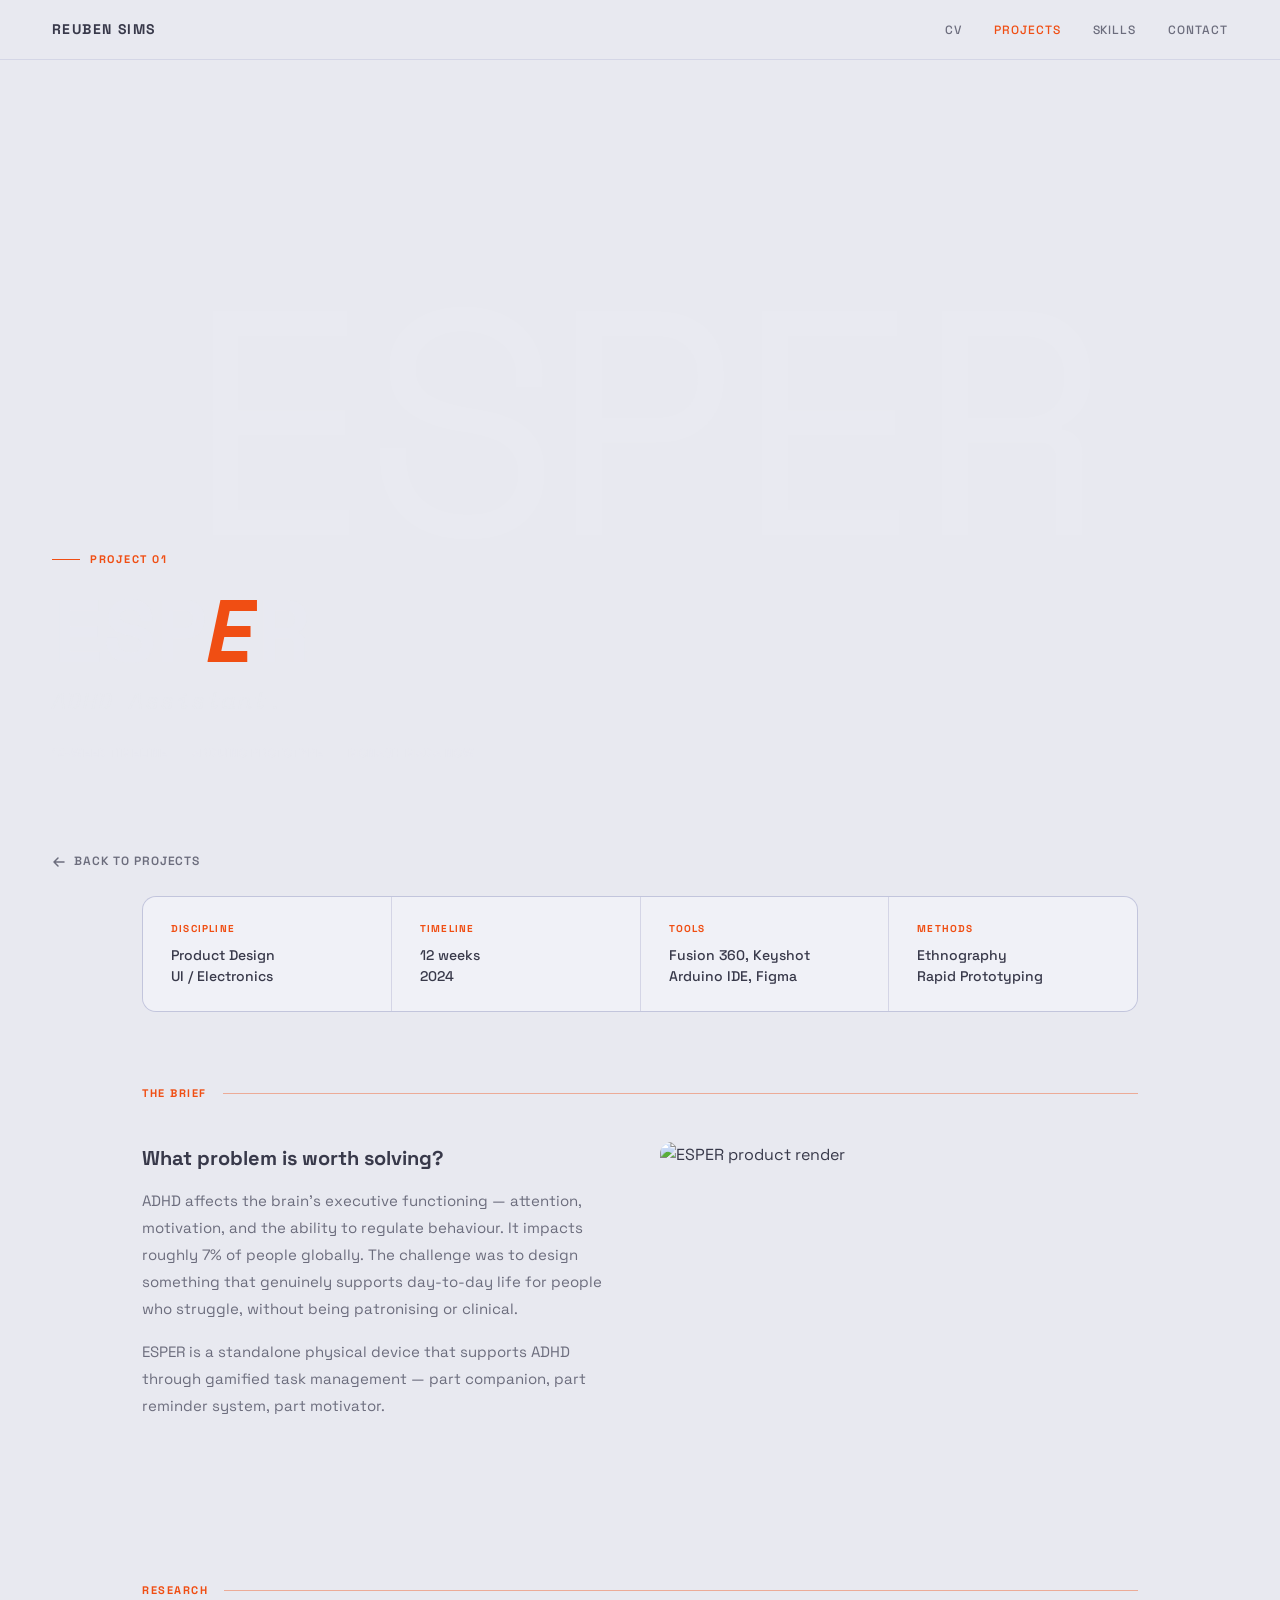
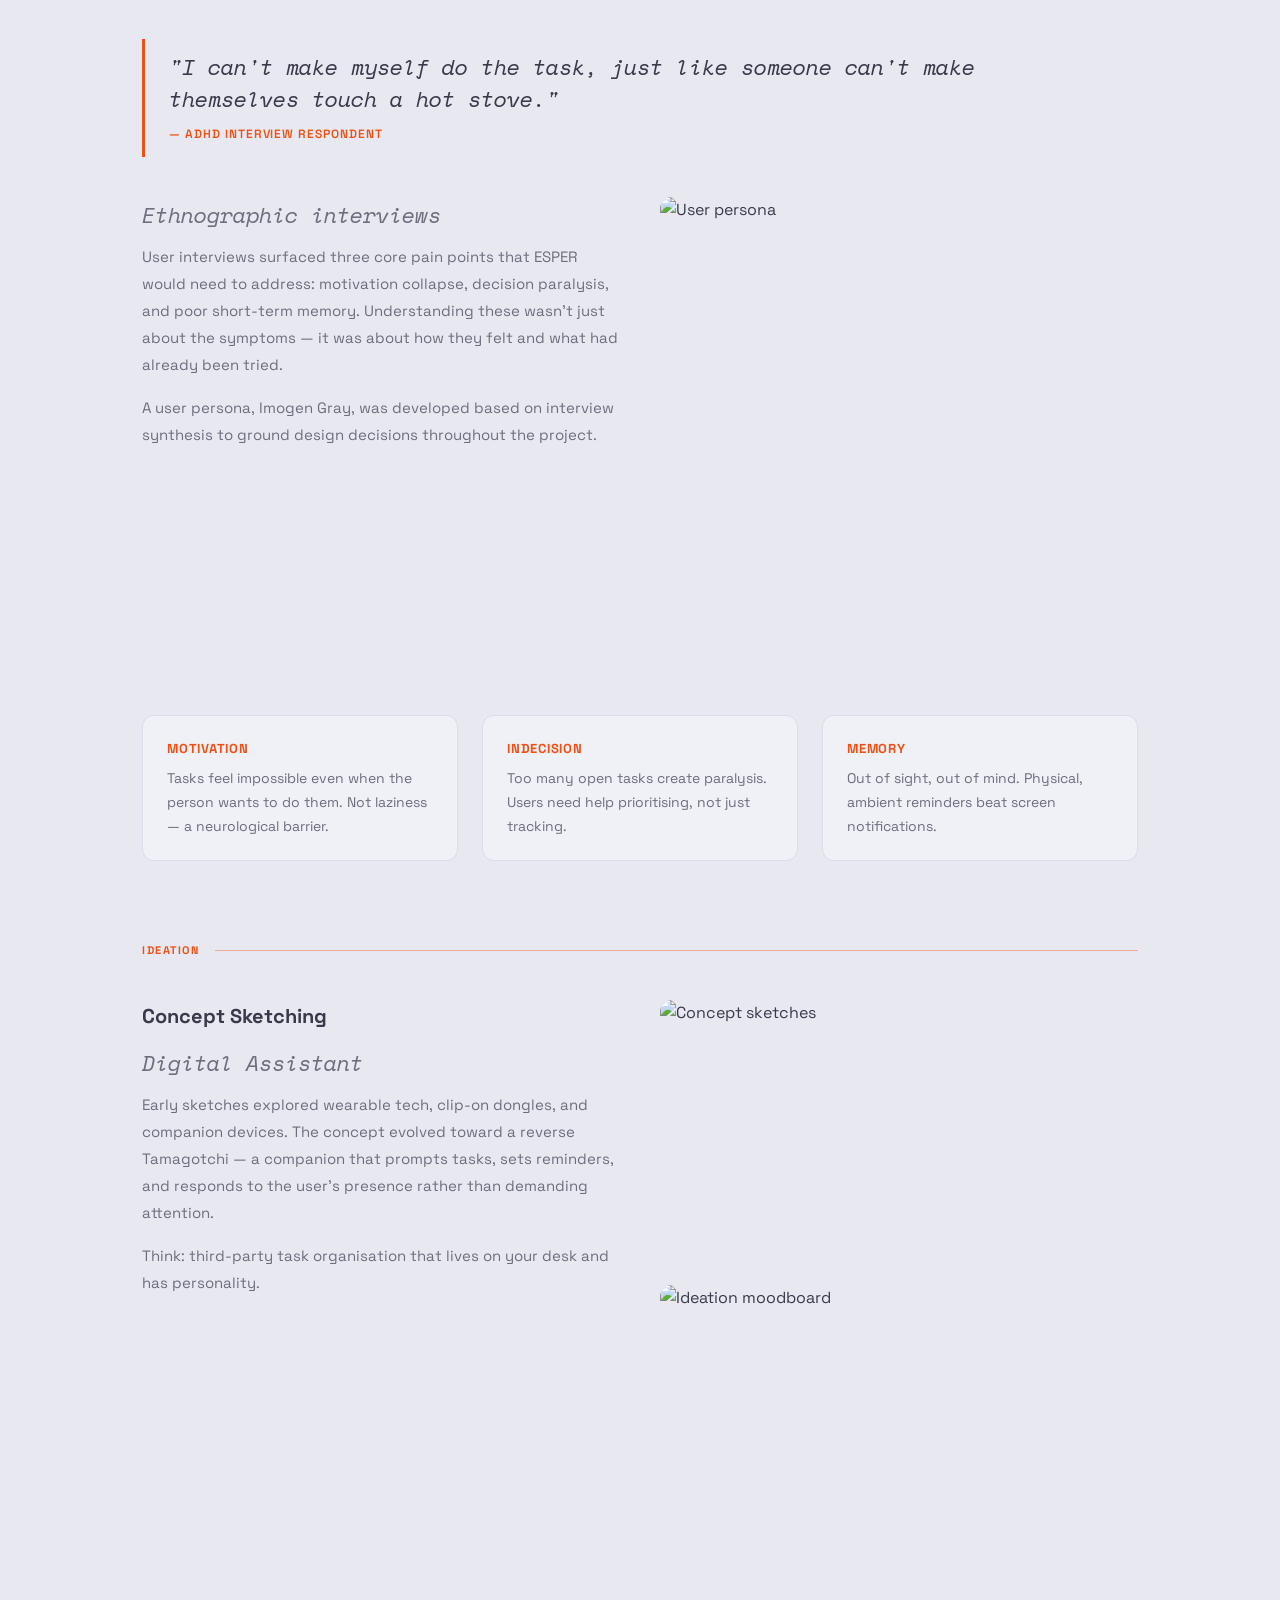
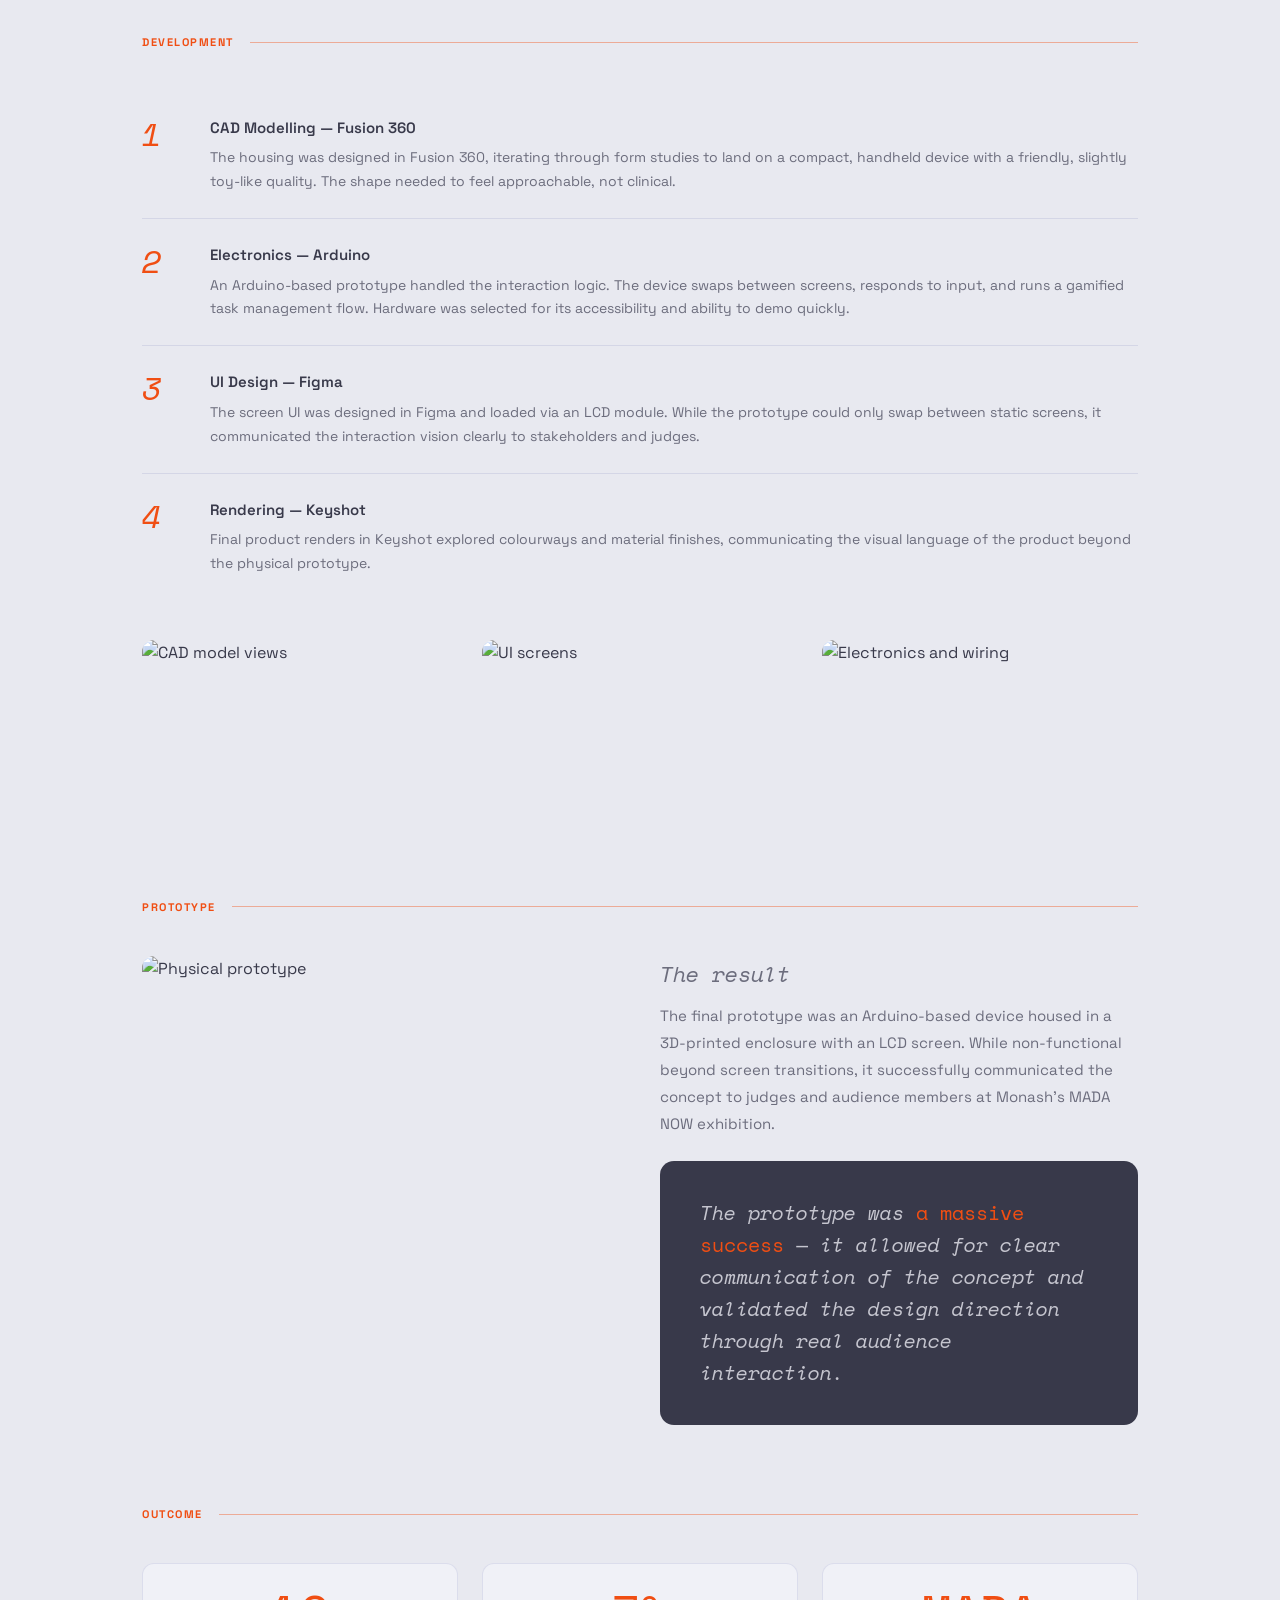
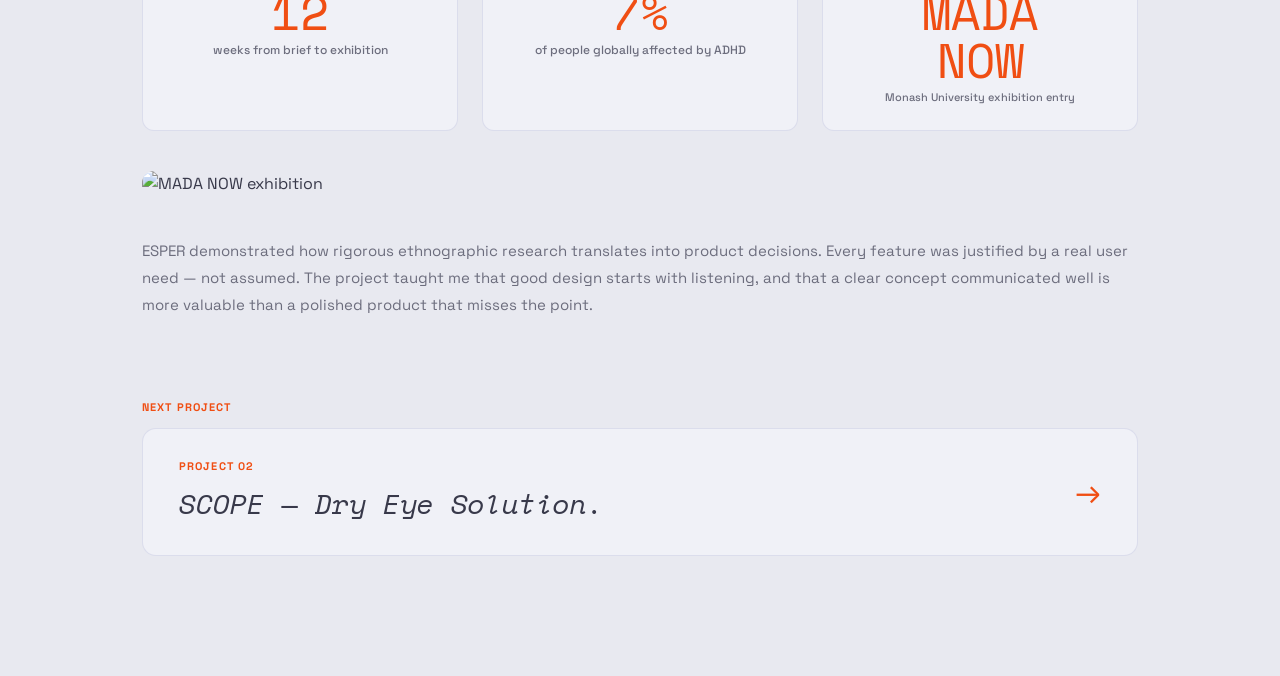
==== commit 36e72376: "Update esper.html" ====
--- a/esper.html
+++ b/esper.html
@@ -13,7 +13,7 @@
   min-height: 92vh; display: flex; align-items: flex-end;
   padding: 0 52px 64px;
   position: relative; overflow: hidden;
-  background: linear-gradient(140deg, #0e0e12 0%, #1c0800 100%);
+  background: linear-gradient(140deg, #0e0e12 0%, #1c0800 100%); background-image: url("images/esper-hero.jpg"); background-size: cover; background-position: center;
 }
 .cs-hero-bg-text {
   position: absolute; top: 50%; left: 50%;
@@ -270,10 +270,7 @@
         <p class="cs-p">ADHD affects the brain's executive functioning — attention, motivation, and the ability to regulate behaviour. It impacts roughly 7% of people globally. The challenge was to design something that genuinely supports day-to-day life for people who struggle, without being patronising or clinical.</p>
         <p class="cs-p">ESPER is a standalone physical device that supports ADHD through gamified task management — part companion, part reminder system, part motivator.</p>
       </div>
-      <div class="img-ph wide" style="aspect-ratio:4/3;">
-        <svg width="48" height="48" viewBox="0 0 48 48" fill="none"><rect x="8" y="8" width="32" height="32" rx="6" stroke="currentColor" stroke-width="2"/><path d="M16 24h16M16 18h16M16 30h8" stroke="currentColor" stroke-width="2" stroke-linecap="round"/></svg>
-        Add hero product render here
-      </div>
+      <img src="images/esper-product.jpg" alt="ESPER product render" style="width:100%;aspect-ratio:4/3;object-fit:cover;border-radius:12px;">
     </div>
   </div>
 
@@ -292,10 +289,7 @@
         <p class="cs-p">User interviews surfaced three core pain points that ESPER would need to address: motivation collapse, decision paralysis, and poor short-term memory. Understanding these wasn't just about the symptoms — it was about how they felt and what had already been tried.</p>
         <p class="cs-p">A user persona, Imogen Gray, was developed based on interview synthesis to ground design decisions throughout the project.</p>
       </div>
-      <div class="img-ph sq">
-        <svg width="48" height="48" viewBox="0 0 48 48" fill="none"><circle cx="24" cy="18" r="8" stroke="currentColor" stroke-width="2"/><path d="M8 40c0-8.837 7.163-16 16-16s16 7.163 16 16" stroke="currentColor" stroke-width="2" stroke-linecap="round"/></svg>
-        User persona / interview image
-      </div>
+      <img src="images/esper-research.jpg" alt="User persona" style="width:100%;aspect-ratio:1;object-fit:cover;border-radius:12px;">
     </div>
 
     <div class="three-col">
@@ -316,14 +310,8 @@
         <p class="cs-p">Think: third-party task organisation that lives on your desk and has personality.</p>
       </div>
       <div style="display:flex; flex-direction:column; gap:16px;">
-        <div class="img-ph wide">
-          <svg width="40" height="40" viewBox="0 0 48 48" fill="none"><path d="M8 40V16l16-8 16 8v24" stroke="currentColor" stroke-width="2" stroke-linejoin="round"/><rect x="18" y="26" width="12" height="14" rx="1" stroke="currentColor" stroke-width="2"/></svg>
-          Concept sketches
-        </div>
-        <div class="img-ph wide">
-          <svg width="40" height="40" viewBox="0 0 48 48" fill="none"><rect x="12" y="8" width="24" height="32" rx="4" stroke="currentColor" stroke-width="2"/><circle cx="24" cy="32" r="3" stroke="currentColor" stroke-width="2"/></svg>
-          Ideation moodboard
-        </div>
+        <img src="images/esper-sketches.jpg" alt="Concept sketches" style="width:100%;aspect-ratio:16/9;object-fit:cover;border-radius:12px;">
+        <img src="images/esper-moodboard.jpg" alt="Ideation moodboard" style="width:100%;aspect-ratio:16/9;object-fit:cover;border-radius:12px;">
       </div>
     </div>
   </div>
@@ -364,18 +352,9 @@
     </div>
 
     <div class="three-col">
-      <div class="img-ph wide">
-        <svg width="40" height="40" viewBox="0 0 48 48" fill="none"><path d="M24 8v32M8 24h32" stroke="currentColor" stroke-width="2" stroke-linecap="round"/></svg>
-        CAD model views
-      </div>
-      <div class="img-ph wide">
-        <svg width="40" height="40" viewBox="0 0 48 48" fill="none"><rect x="10" y="14" width="28" height="20" rx="3" stroke="currentColor" stroke-width="2"/><path d="M16 34v4M32 34v4M13 38h22" stroke="currentColor" stroke-width="2" stroke-linecap="round"/></svg>
-        UI screens
-      </div>
-      <div class="img-ph wide">
-        <svg width="40" height="40" viewBox="0 0 48 48" fill="none"><circle cx="24" cy="24" r="14" stroke="currentColor" stroke-width="2"/><path d="M24 16v8l6 4" stroke="currentColor" stroke-width="2" stroke-linecap="round"/></svg>
-        Electronics / wiring
-      </div>
+      <img src="images/esper-cad.jpg" alt="CAD model views" style="width:100%;aspect-ratio:16/9;object-fit:cover;border-radius:12px;">
+      <img src="images/esper-ui.jpg" alt="UI screens" style="width:100%;aspect-ratio:16/9;object-fit:cover;border-radius:12px;">
+      <img src="images/esper-electronics.jpg" alt="Electronics and wiring" style="width:100%;aspect-ratio:16/9;object-fit:cover;border-radius:12px;">
     </div>
   </div>
 
@@ -383,10 +362,7 @@
   <div class="cs-section reveal">
     <div class="cs-section-rule"><span>Prototype</span><hr></div>
     <div class="two-col">
-      <div class="img-ph" style="aspect-ratio:4/3;">
-        <svg width="48" height="48" viewBox="0 0 48 48" fill="none"><rect x="8" y="10" width="32" height="28" rx="4" stroke="currentColor" stroke-width="2"/><path d="M20 38v4M28 38v4M17 42h14" stroke="currentColor" stroke-width="2" stroke-linecap="round"/></svg>
-        Physical prototype photo
-      </div>
+      <img src="images/esper-prototype.jpg" alt="Physical prototype" style="width:100%;aspect-ratio:4/3;object-fit:cover;border-radius:12px;">
       <div>
         <p class="cs-h3-italic">The result</p>
         <p class="cs-p">The final prototype was an Arduino-based device housed in a 3D-printed enclosure with an LCD screen. While non-functional beyond screen transitions, it successfully communicated the concept to judges and audience members at Monash's MADA NOW exhibition.</p>
@@ -405,10 +381,7 @@
       <div class="stat-box"><div class="stat-box-num">7%</div><div class="stat-box-label">of people globally affected by ADHD</div></div>
       <div class="stat-box"><div class="stat-box-num">MADA<br>NOW</div><div class="stat-box-label" style="font-size:11px;">Monash University exhibition entry</div></div>
     </div>
-    <div class="img-ph wide" style="margin-bottom:40px;">
-      <svg width="48" height="48" viewBox="0 0 48 48" fill="none"><path d="M8 36l10-14 8 8 6-8 8 14H8z" stroke="currentColor" stroke-width="2" stroke-linejoin="round"/></svg>
-      Exhibition / showcase photography
-    </div>
+    <img src="images/esper-exhibition.jpg" alt="MADA NOW exhibition" style="width:100%;aspect-ratio:16/9;object-fit:cover;border-radius:12px;margin-bottom:40px;">
     <p class="cs-p">ESPER demonstrated how rigorous ethnographic research translates into product decisions. Every feature was justified by a real user need — not assumed. The project taught me that good design starts with listening, and that a clear concept communicated well is more valuable than a polished product that misses the point.</p>
   </div>
 
--- a/style.css
+++ b/style.css
@@ -1,4 +1,5 @@
-@import url('https://fonts.googleapis.com/css2?family=DM+Serif+Display:ital@0;1&family=DM+Sans:ital,wght@0,300;0,400;0,500;0,700;1,300&display=swap');
+
+@import url('https://fonts.googleapis.com/css2?family=Space+Grotesk:wght@300;400;500;700&family=Space+Mono:ital,wght@0,400;0,700;1,400&display=swap');
 
 :root {
   --bg: #e8e9f0;
@@ -17,7 +18,7 @@
 body {
   background: var(--bg);
   color: var(--dark);
-  font-family: 'DM Sans', sans-serif;
+  font-family: 'Space Grotesk', sans-serif;
   font-size: 16px;
   line-height: 1.65;
   overflow-x: hidden;
@@ -54,7 +55,7 @@
 .sec-rule-label {
   font-weight: 700; font-size: 18px;
   letter-spacing: 0.04em; color: var(--orange);
-  white-space: nowrap; font-family: 'DM Sans', sans-serif;
+  white-space: nowrap; font-family: 'Space Grotesk', sans-serif;
 }
 .sec-rule-line { flex: 1; height: 1.5px; background: var(--orange); opacity: 0.65; }
 
@@ -101,7 +102,7 @@
 
 /* ── LARGE ITALIC DISPLAY ────────────────── */
 .display {
-  font-family: 'DM Serif Display', serif;
+  font-family: 'Space Mono', monospace;
   font-style: italic;
 }
 
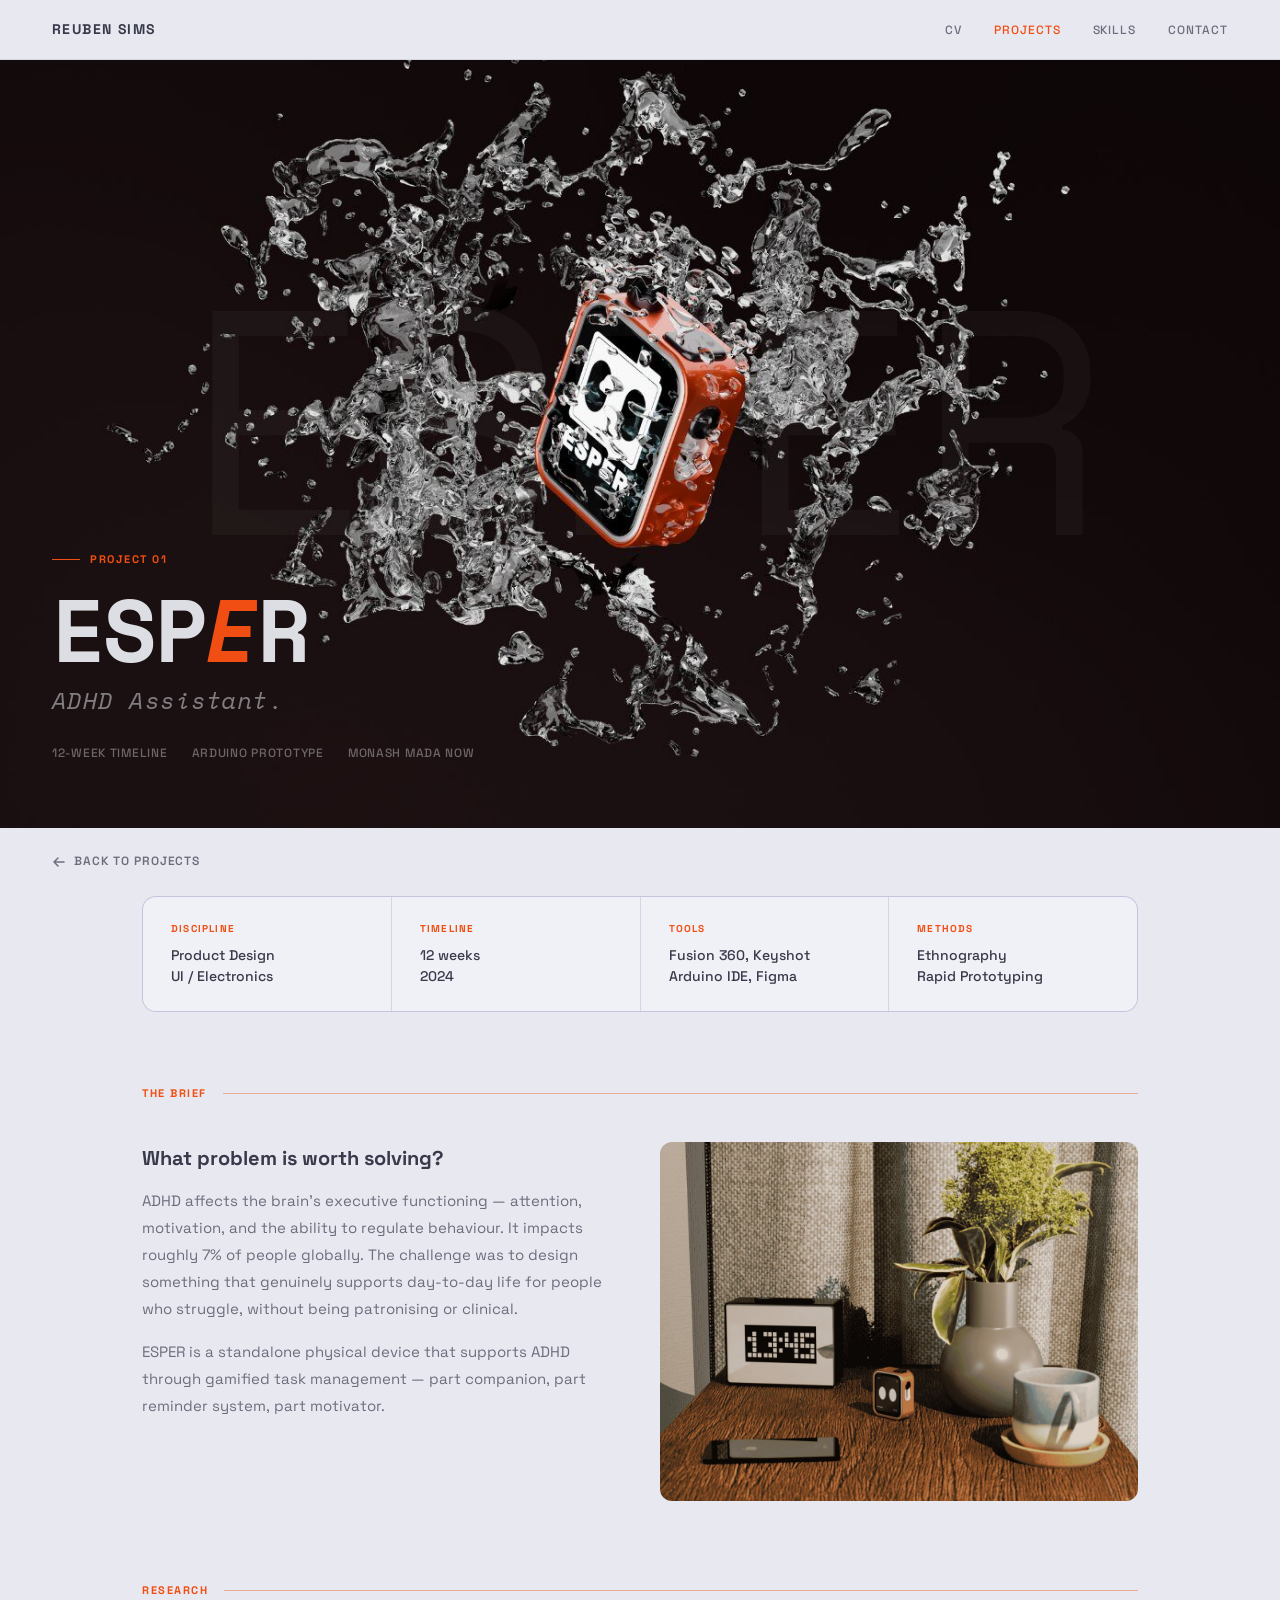
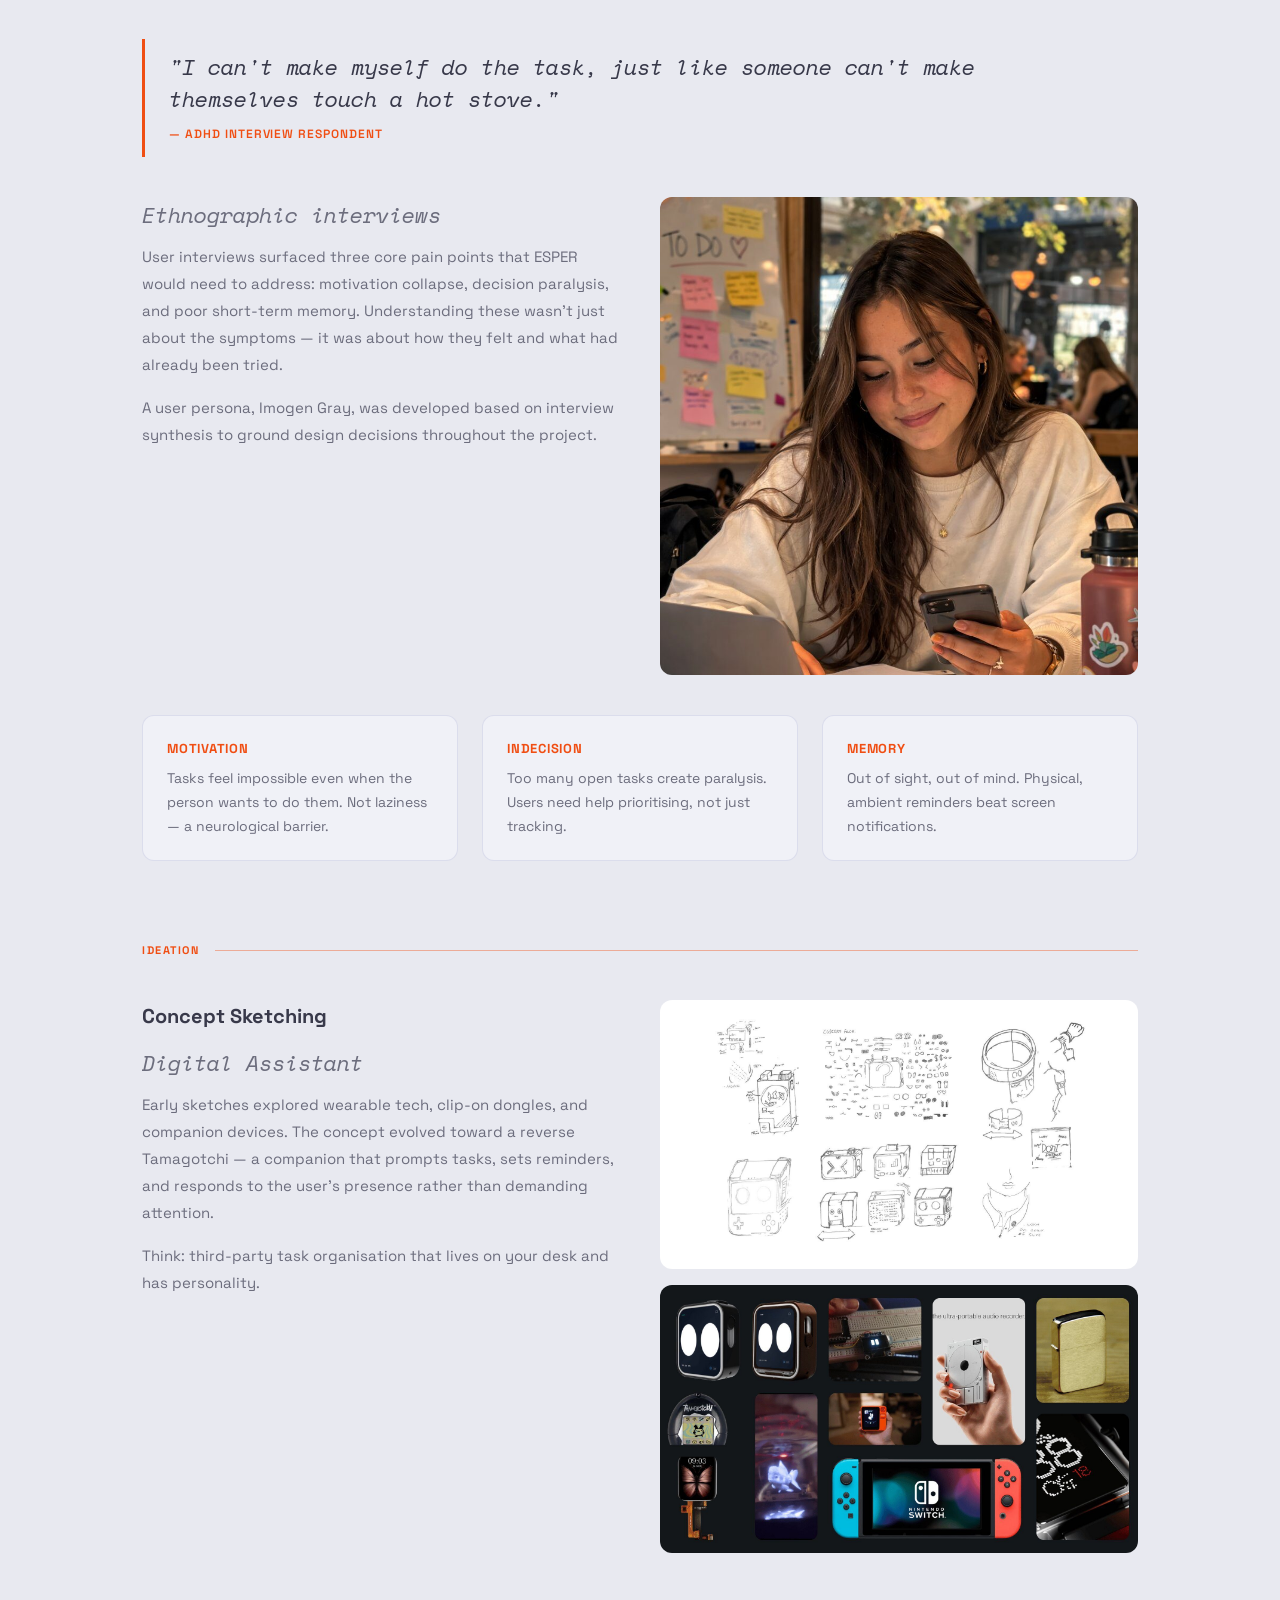
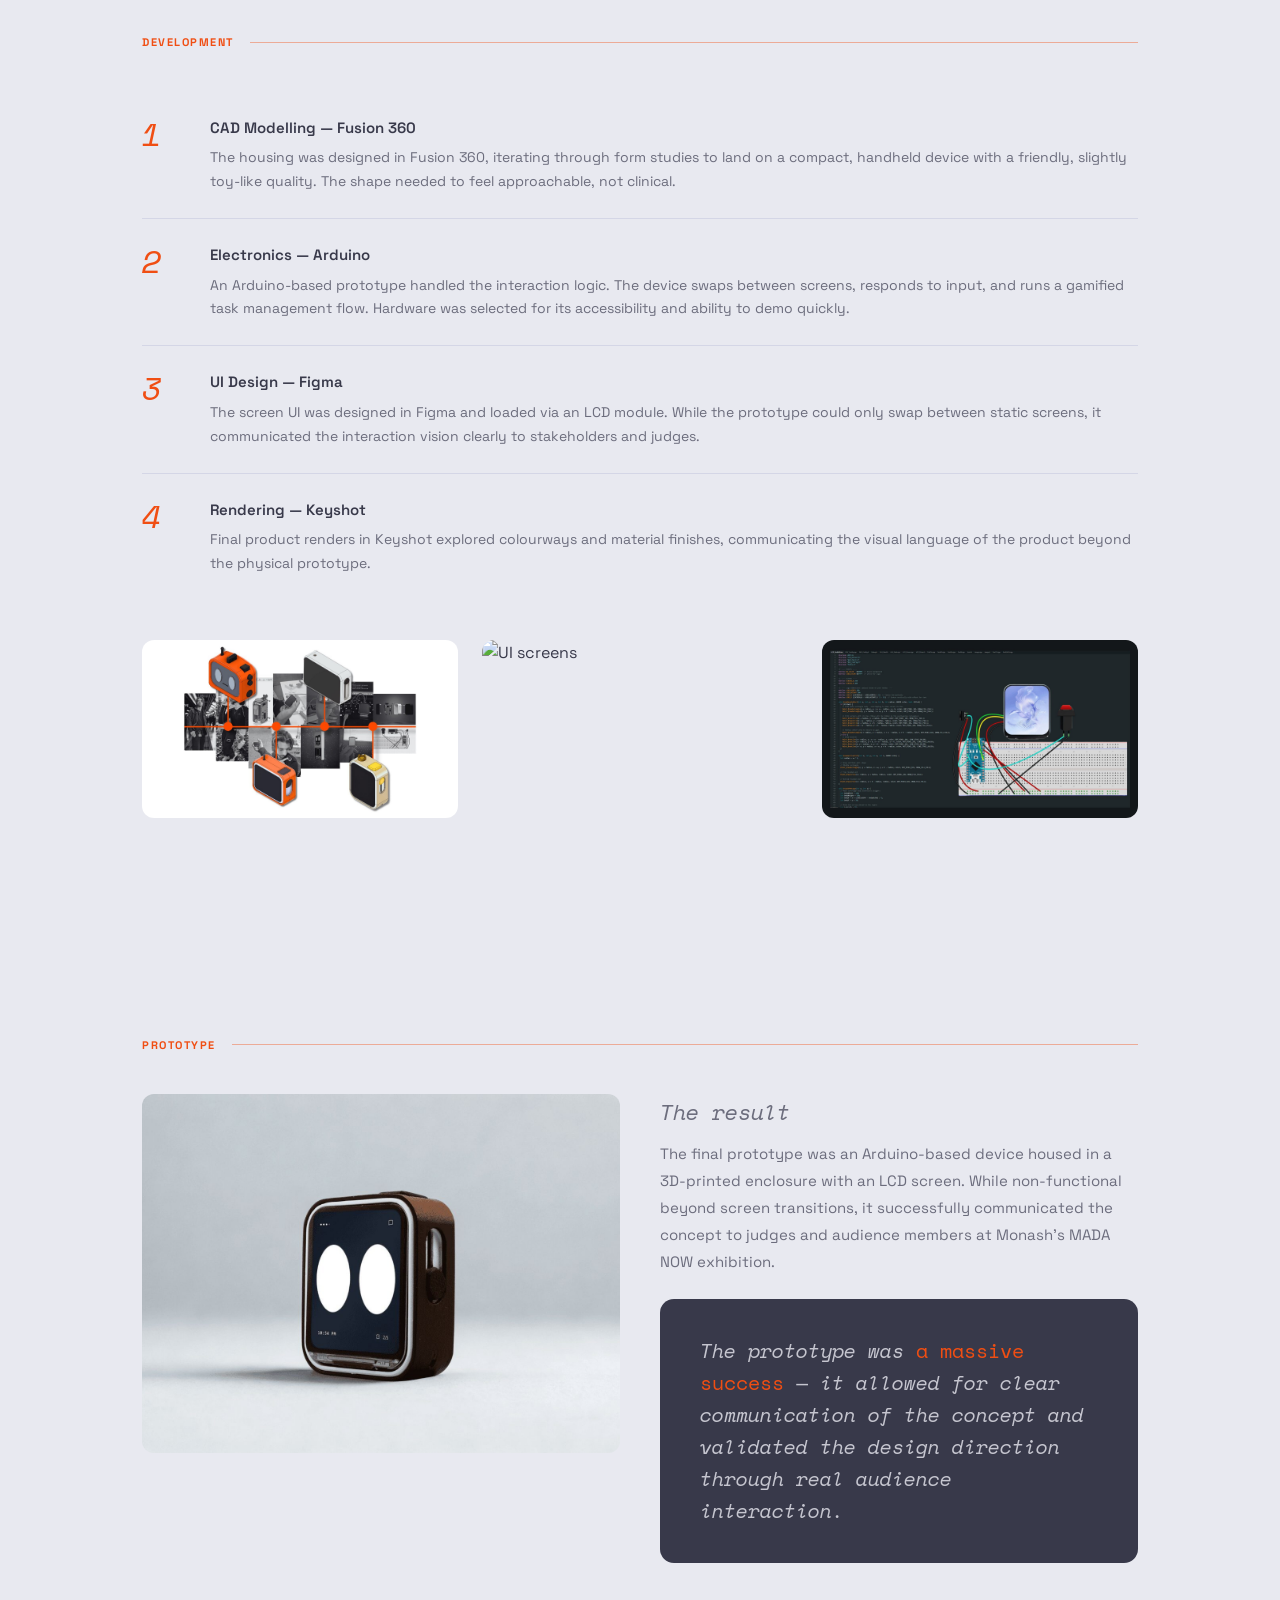
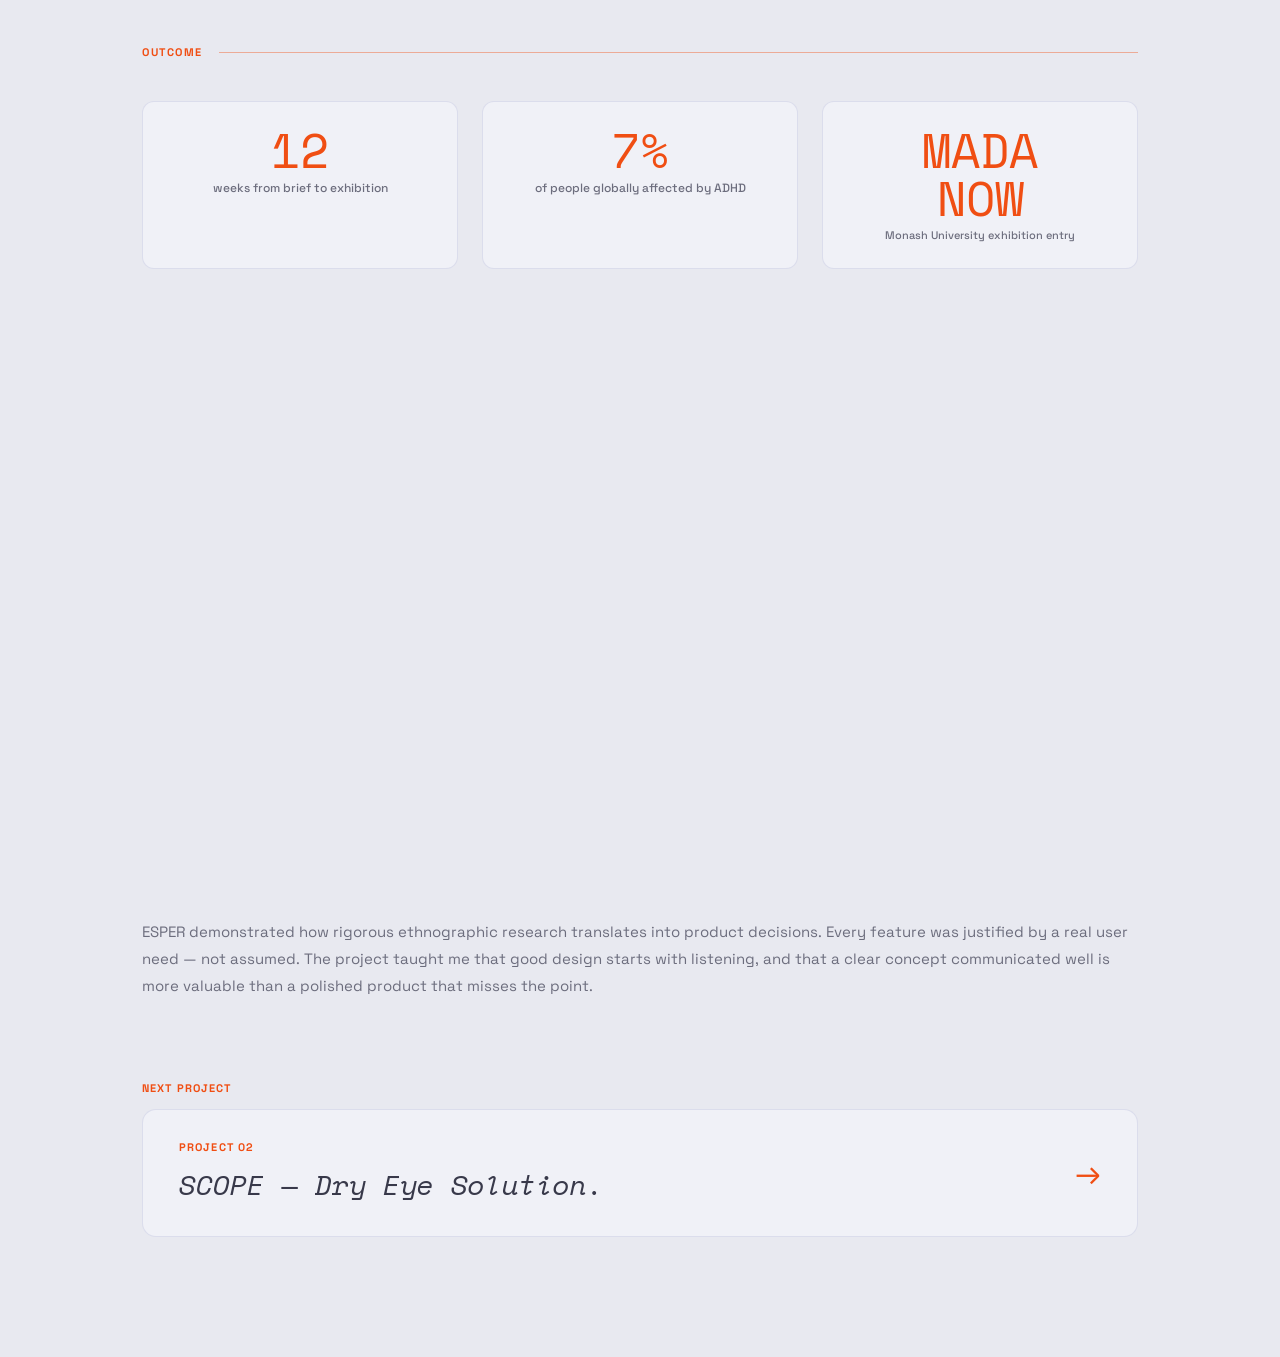
==== commit f654d345: "Update esper.html" ====
--- a/esper.html
+++ b/esper.html
@@ -353,7 +353,7 @@
 
     <div class="three-col">
       <img src="images/esper-cad.jpg" alt="CAD model views" style="width:100%;aspect-ratio:16/9;object-fit:cover;border-radius:12px;">
-      <img src="images/esper-ui.jpg" alt="UI screens" style="width:100%;aspect-ratio:16/9;object-fit:cover;border-radius:12px;">
+      <img src="images/esper-ui.gif" alt="UI screens" style="width:100%;aspect-ratio:1;object-fit:cover;border-radius:12px;">
       <img src="images/esper-electronics.jpg" alt="Electronics and wiring" style="width:100%;aspect-ratio:16/9;object-fit:cover;border-radius:12px;">
     </div>
   </div>
@@ -381,7 +381,9 @@
       <div class="stat-box"><div class="stat-box-num">7%</div><div class="stat-box-label">of people globally affected by ADHD</div></div>
       <div class="stat-box"><div class="stat-box-num">MADA<br>NOW</div><div class="stat-box-label" style="font-size:11px;">Monash University exhibition entry</div></div>
     </div>
-    <img src="images/esper-exhibition.jpg" alt="MADA NOW exhibition" style="width:100%;aspect-ratio:16/9;object-fit:cover;border-radius:12px;margin-bottom:40px;">
+    <video autoplay loop muted playsinline style="width:100%;aspect-ratio:16/9;object-fit:cover;border-radius:12px;margin-bottom:40px;">
+  <source src="images/esper-demo.mp4" type="video/mp4">
+</video>
     <p class="cs-p">ESPER demonstrated how rigorous ethnographic research translates into product decisions. Every feature was justified by a real user need — not assumed. The project taught me that good design starts with listening, and that a clear concept communicated well is more valuable than a polished product that misses the point.</p>
   </div>
 
